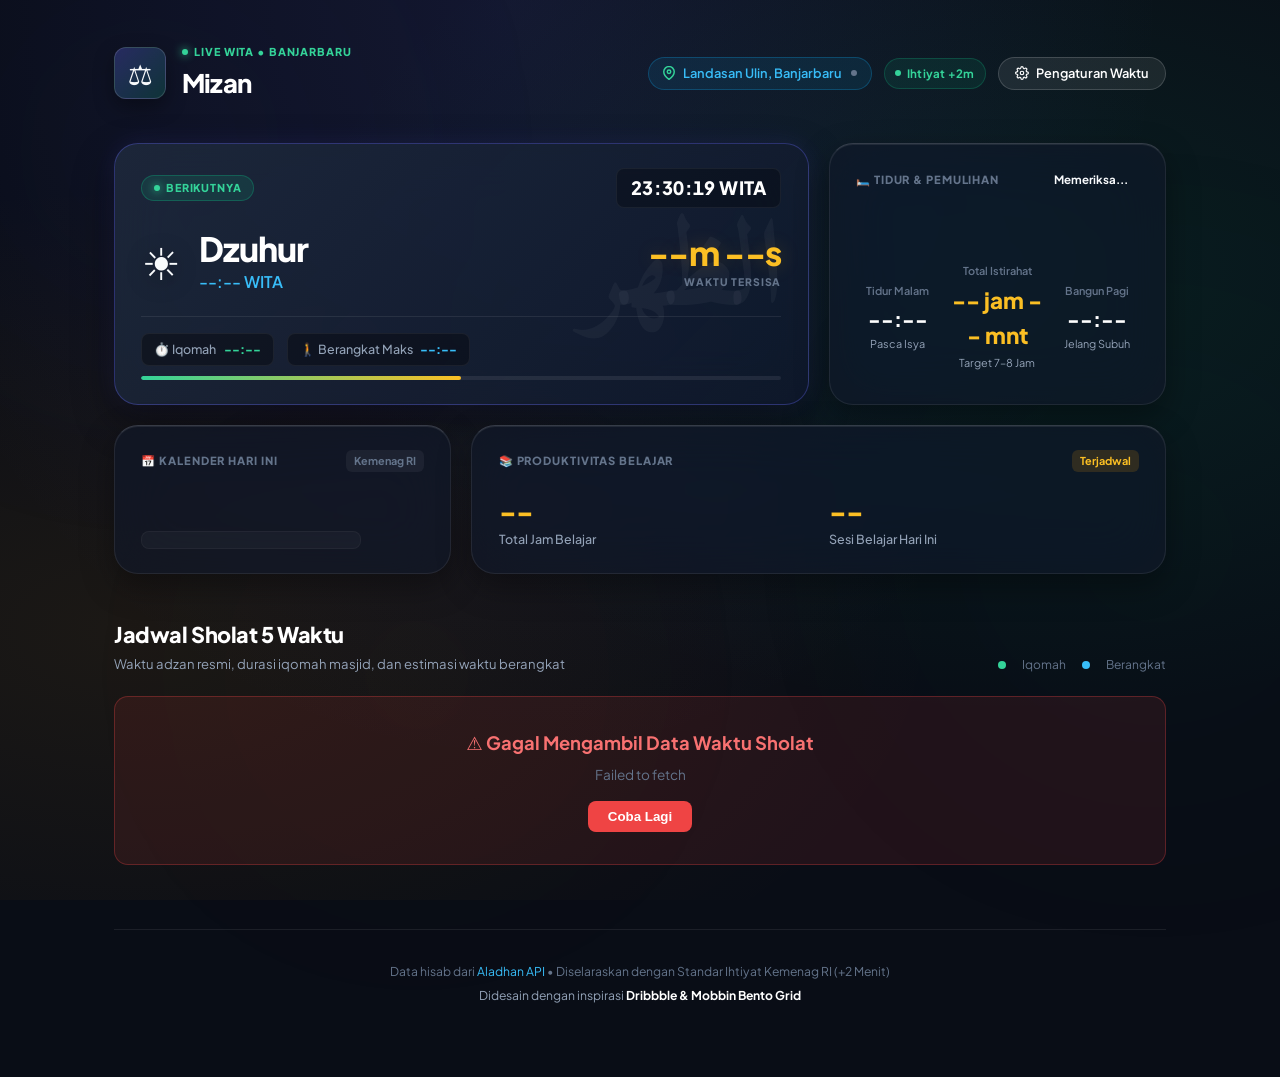
==== index.html @ 14609766 "feat: rebrand to Mizan, add sitemap.xml, robots.txt, and rich SEO schema" ====
<!DOCTYPE html>
<html lang="id">
<head>
  <meta charset="UTF-8">
  <meta name="viewport" content="width=device-width, initial-scale=1.0">
  <title>Mizan — Keseimbangan Waktu Sholat, Belajar & Istirahat</title>
  <meta name="description" content="Mizan: Asisten manajemen waktu harian muslim untuk menjaga keseimbangan antara ibadah sholat 5 waktu akurat (GPS & Standar Kemenag RI), estimasi iqomah masjid, jadwal belajar produktif, serta istirahat tidur berkualitas.">
  <meta name="keywords" content="Mizan, jadwal sholat, waktu sholat akurat, gps jadwal sholat, kemenag ihtiyat, estimasi iqomah, waktu belajar muslim, jadwal harian muslim, banjarbaru">
  <meta name="author" content="Mizan App">
  <link rel="canonical" href="https://jadwal-sholat-muslim.vercel.app">

  <!-- OpenGraph Metadata (Untuk Tampilan saat Link Dibagikan di WhatsApp, Telegram, FB) -->
  <meta property="og:type" content="website">
  <meta property="og:site_name" content="Mizan">
  <meta property="og:title" content="Mizan — Keseimbangan Waktu Sholat, Belajar & Istirahat">
  <meta property="og:description" content="Jadwal sholat 5 waktu akurat dengan GPS otomatis & standar Ihtiyat Kemenag, estimasi iqomah, serta manajemen waktu belajar dan istirahat tidur seimbang.">
  <meta property="og:url" content="https://jadwal-sholat-muslim.vercel.app">
  <meta property="og:locale" content="id_ID">

  <!-- Twitter Card Metadata -->
  <meta name="twitter:card" content="summary">
  <meta name="twitter:title" content="Mizan — Keseimbangan Waktu Sholat, Belajar & Istirahat">
  <meta name="twitter:description" content="Jadwal sholat akurat dengan GPS otomatis, estimasi iqomah masjid, dan manajemen produktivitas harian.">

  <!-- Favicon (Emoji Timbangan Keseimbangan Mizan) -->
  <link rel="icon" href="data:image/svg+xml,<svg xmlns=%22http://www.w3.org/2000/svg%22 viewBox=%220 0 100 100%22><text y=%22.9em%22 font-size=%2290%22>⚖️</text></svg>">

  <!-- Google Structured Data (JSON-LD) agar Googlebot mengenali Mizan sebagai Web Application -->
  <script type="application/ld+json">
  {
    "@context": "https://schema.org",
    "@type": "WebApplication",
    "name": "Mizan",
    "alternateName": "Mizan App",
    "url": "https://jadwal-sholat-muslim.vercel.app",
    "description": "Asisten jadwal sholat akurat dengan deteksi GPS otomatis, penyesuaian Ihtiyat Kemenag RI, estimasi waktu iqomah, serta manajemen waktu belajar dan istirahat tidur harian.",
    "applicationCategory": "LifestyleApplication",
    "operatingSystem": "All",
    "inLanguage": "id"
  }
  </script>

  <link rel="preconnect" href="https://fonts.googleapis.com">
  <link rel="preconnect" href="https://fonts.gstatic.com" crossorigin>
  <link href="https://fonts.googleapis.com/css2?family=Plus+Jakarta+Sans:wght@300;400;500;600;700;800&family=Amiri:ital,wght@0,400;0,700;1,400&display=swap" rel="stylesheet">
  <link rel="stylesheet" href="style.css">
</head>
<body class="theme-dribbble">
  <!-- Subtle ambient background gradients -->
  <div class="ambient-glow ambient-glow--1"></div>
  <div class="ambient-glow ambient-glow--2"></div>
  <div class="ambient-glow ambient-glow--3"></div>

  <div class="container">
    <!-- ===== TOP APP BAR ===== -->
    <header class="app-bar">
      <div class="app-bar__brand">
        <div class="brand-avatar">
          <span>⚖️</span>
        </div>
        <div>
          <div class="brand-badge"><span class="pulse-dot"></span> <span id="brandTzBadge">LIVE WITA • BANJARBARU</span></div>
          <h1 class="brand-title">Mizan</h1>
        </div>
      </div>

      <div class="app-bar__actions">
        <!-- Interactive Location Pill with GPS detection -->
        <button class="location-pill location-pill--interactive" id="topLocationBtn" type="button" title="Klik untuk mendeteksi GPS lokasi Anda saat ini">
          <svg width="14" height="14" viewBox="0 0 24 24" fill="none" stroke="currentColor" stroke-width="2.5" stroke-linecap="round" stroke-linejoin="round"><path d="M21 10c0 7-9 13-9 13s-9-6-9-13a9 9 0 0 1 18 0z"/><circle cx="12" cy="10" r="3"/></svg>
          <span id="topLocationText">Landasan Ulin, Banjarbaru</span>
          <span class="gps-dot-indicator" id="topGpsIndicator" title="GPS Default"></span>
        </button>

        <!-- Ihtiyat Status Badge Pill -->
        <div class="ihtiyat-pill" id="topIhtiyatBadge" title="Penyesuaian waktu pengaman hisab Kemenag RI (+2 Menit)">
          <span class="ihtiyat-dot"></span>
          <span id="topIhtiyatText">Ihtiyat +2m</span>
        </div>

        <!-- Open Settings Drawer Button -->
        <button class="btn-config-pill" id="btnToggleSleepConfig" type="button">
          <svg width="14" height="14" viewBox="0 0 24 24" fill="none" stroke="currentColor" stroke-width="2" stroke-linecap="round" stroke-linejoin="round"><circle cx="12" cy="12" r="3"/><path d="M19.4 15a1.65 1.65 0 0 0 .33 1.82l.06.06a2 2 0 0 1 0 2.83 2 2 0 0 1-2.83 0l-.06-.06a1.65 1.65 0 0 0-1.82-.33 1.65 1.65 0 0 0-1 1.51V21a2 2 0 0 1-2 2 2 2 0 0 1-2-2v-.09A1.65 1.65 0 0 0 9 19.4a1.65 1.65 0 0 0-1.82.33l-.06.06a2 2 0 0 1-2.83 0 2 2 0 0 1 0-2.83l.06-.06a1.65 1.65 0 0 0 .33-1.82 1.65 1.65 0 0 0-1.51-1H3a2 2 0 0 1-2-2 2 2 0 0 1 2-2h.09A1.65 1.65 0 0 0 4.6 9a1.65 1.65 0 0 0-.33-1.82l-.06-.06a2 2 0 0 1 0-2.83 2 2 0 0 1 2.83 0l.06.06a1.65 1.65 0 0 0 1.82.33H9a1.65 1.65 0 0 0 1-1.51V3a2 2 0 0 1 2-2 2 2 0 0 1 2 2v.09a1.65 1.65 0 0 0 1 1.51 1.65 1.65 0 0 0 1.82-.33l.06-.06a2 2 0 0 1 2.83 0 2 2 0 0 1 0 2.83l-.06.06a1.65 1.65 0 0 0-.33 1.82V9a1.65 1.65 0 0 0 1.51 1H21a2 2 0 0 1 2 2 2 2 0 0 1-2 2h-.09a1.65 1.65 0 0 0-1.51 1z"/></svg>
          <span id="btnToggleSleepConfigText">Pengaturan Waktu</span>
        </button>
      </div>
    </header>

    <!-- ===== BENTO GRID DASHBOARD ===== -->
    <div class="bento-grid">
      <!-- 1. HERO CARD -->
      <div class="bento-card bento-card--hero" id="bentoHeroCard">
        <div class="bento-hero__arabic" id="heroArabicCalligraphy">الظهر</div>
        <div class="bento-hero__header">
          <div class="bento-tag"><span class="pulse-dot"></span> BERIKUTNYA</div>
          <div class="bento-hero__clock" id="clockTime">--:--:--</div>
        </div>

        <div class="bento-hero__body">
          <div class="bento-hero__prayer-info">
            <span class="bento-hero__icon" id="heroIcon">☀️</span>
            <div>
              <div class="bento-hero__name" id="heroPrayerName">Dzuhur</div>
              <div class="bento-hero__adzan" id="heroAdzanTime">--:-- WITA</div>
            </div>
          </div>

          <div class="bento-hero__timer-box">
            <div class="bento-hero__countdown" id="heroCountdownTimer">--m --s</div>
            <div class="bento-hero__countdown-sub">WAKTU TERSISA</div>
          </div>
        </div>

        <div class="bento-hero__footer">
          <div class="bento-pill-group">
            <div class="bento-pill">
              <span class="pill-lbl">⏱️ Iqomah</span>
              <span class="pill-val pill-val--green" id="heroIqomahTime">--:--</span>
            </div>
            <div class="bento-pill">
              <span class="pill-lbl">🚶 Berangkat Maks</span>
              <span class="pill-val pill-val--cyan" id="heroDepartTime">--:--</span>
            </div>
          </div>
          <div class="bento-hero__progress-wrap">
            <div class="bento-hero__progress-bar" id="heroProgressBar" style="width: 50%;"></div>
          </div>
        </div>
      </div>

      <!-- 2. SLEEP & RECHARGE CARD -->
      <div class="bento-card bento-card--sleep">
        <div class="bento-card__title-row">
          <div class="bento-card__label">🛏️ TIDUR & PEMULIHAN</div>
          <span class="badge-status-pill" id="sleepQualityBadge">Memeriksa...</span>
        </div>

        <div class="sleep-metrics-row">
          <div class="sleep-metric">
            <span class="metric-lbl">Tidur Malam</span>
            <span class="metric-val" id="sleepTimeDisplay">--:--</span>
            <span class="metric-hint" id="sleepTimeHint">Pasca Isya</span>
          </div>
          <div class="sleep-metric sleep-metric--divider">
            <span class="metric-lbl">Total Istirahat</span>
            <span class="metric-val metric-val--highlight" id="sleepDurationDisplay">-- jam -- mnt</span>
            <span class="metric-hint">Target 7–8 Jam</span>
          </div>
          <div class="sleep-metric">
            <span class="metric-lbl">Bangun Pagi</span>
            <span class="metric-val" id="wakeTimeDisplay">--:--</span>
            <span class="metric-hint" id="wakeTimeHint">Jelang Subuh</span>
          </div>
        </div>
      </div>

      <!-- 3. CALENDAR & HIJRI CARD -->
      <div class="bento-card bento-card--date">
        <div class="bento-card__title-row">
          <div class="bento-card__label">📅 KALENDER HARI INI</div>
          <span class="badge-mini-tag" id="calendarSourceTag">Kemenag RI</span>
        </div>
        <div class="dates-content" id="headerDates">
          <span class="date-skeleton"></span>
        </div>
      </div>

      <!-- 4. STUDY & PRODUCTIVITY CARD -->
      <div class="bento-card bento-card--study">
        <div class="bento-card__title-row">
          <div class="bento-card__label">📚 PRODUKTIVITAS BELAJAR</div>
          <span class="badge-mini-tag badge-mini-tag--amber">Terjadwal</span>
        </div>
        <div class="study-stats-grid">
          <div>
            <div class="study-stats-num" id="summaryStudyHours">--</div>
            <div class="study-stats-lbl">Total Jam Belajar</div>
          </div>
          <div>
            <div class="study-stats-num" id="summaryStudySessions">--</div>
            <div class="study-stats-lbl">Sesi Belajar Hari Ini</div>
          </div>
        </div>
      </div>
    </div>

    <!-- ===== EXPANDABLE SETTINGS DRAWER ===== -->
    <div class="config-drawer is-hidden" id="sleepConfigPanel">
      <div class="drawer-header">
        <div>
          <h3>⚙️ Pengaturan Cerdas: Lokasi, Waktu & Masjid</h3>
          <p>Deteksi GPS otomatis, koreksi standar Ihtiyat Kemenag RI, serta mode input Jam ⇄ Menit</p>
        </div>
      </div>

      <!-- ROW 1: GPS LOCATION & IHTIYAT ACCURACY -->
      <div class="drawer-section-title">📍 Lokasi GPS & Akurasi Hisab Sholat</div>
      <div class="config-grid config-grid--location">
        <!-- 1. GPS Card -->
        <div class="config-box config-box--location">
          <div class="smart-box__header">
            <span class="smart-box__title">📡 Titik Koordinat & Lokasi</span>
            <span class="badge-mini-tag badge-mini-tag--green" id="gpsBadge">Default Banjarbaru</span>
          </div>
          <div class="location-status-row">
            <div class="location-current-name" id="drawerLocationName">Landasan Ulin, Banjarbaru</div>
            <div class="location-coords" id="drawerLocationCoords">Lat: -3.4414 • Lon: 114.8430 (WITA)</div>
          </div>
          <div class="gps-btn-group">
            <button type="button" class="btn-gps" id="btnDetectGps">
              <svg width="15" height="15" viewBox="0 0 24 24" fill="none" stroke="currentColor" stroke-width="2.5"><path d="M12 2v20M2 12h20"/><circle cx="12" cy="12" r="7"/></svg>
              <span id="btnDetectGpsText">Gunakan Lokasi GPS Saya</span>
            </button>
            <button type="button" class="btn-gps-reset" id="btnResetLocation" title="Kembalikan ke Banjarbaru">
              🔄 Reset
            </button>
          </div>
          <div class="gps-feedback is-hidden" id="gpsFeedback"></div>
          <div class="privacy-note">
            <span class="privacy-note__icon">🔒</span>
            <span><strong>Privasi Terjamin:</strong> Koordinat diproses 100% lokal di browser Anda. Tidak ada data lokasi yang dikirim atau disimpan di server luar.</span>
          </div>
        </div>

        <!-- 2. Ihtiyat Kemenag Card -->
        <div class="config-box config-box--ihtiyat">
          <div class="smart-box__header">
            <span class="smart-box__title">🛡️ Pengaman Ihtiyat Kemenag RI</span>
            <label class="switch-toggle" title="Aktifkan/Nonaktifkan Ihtiyat +2 Menit">
              <input type="checkbox" id="toggleIhtiyat" checked>
              <span class="slider"></span>
            </label>
          </div>
          <div class="reciprocal-label" id="ihtiyatReciprocalLabel">
            ✅ +2 Menit Standar Masjid Kemenag RI
          </div>
          <p class="ihtiyat-desc">
            Kemenag RI menambahkan +2 menit pengaman hisab agar waktu adzan di website <strong>100% cocok dengan jam dinding masjid</strong> setempat.
          </p>
        </div>
      </div>

      <!-- ROW 2: SMART SLEEP & TRAVEL INPUTS -->
      <div class="drawer-section-title" style="margin-top: 1.25rem;">⏰ Waktu Istirahat & Berangkat Masjid</div>
      <div class="config-grid">
        <!-- 3. Smart Input: Tidur Pasca Isya -->
        <div class="config-box config-box--smart" id="smartSleepInputBox">
          <div class="smart-box__header">
            <span class="smart-box__title">🌙 Mulai Tidur Malam</span>
            <div class="smart-toggle-pill">
              <button type="button" class="btn-mode is-active" data-smart="sleep" data-mode="minute">Menit</button>
              <button type="button" class="btn-mode" data-smart="sleep" data-mode="time">Jam</button>
            </div>
          </div>

          <div class="reciprocal-label" id="sleepReciprocalLabel">
            ⏰ Jam 20:22 WITA
          </div>

          <div class="smart-input-container">
            <div class="input-unit-wrap input-unit-wrap--minute" id="sleepInputMinuteWrap">
              <input type="number" id="sleepAfterIshaInput" min="0" max="360" value="60">
              <span>menit pasca Isya</span>
            </div>
            <div class="input-unit-wrap input-unit-wrap--time is-hidden" id="sleepInputTimeWrap">
              <input type="time" id="sleepTargetTimeInput" value="20:22">
              <span>target jam tidur</span>
            </div>
          </div>
        </div>

        <!-- 4. Smart Input: Bangun Sebelum Subuh -->
        <div class="config-box config-box--smart" id="smartWakeInputBox">
          <div class="smart-box__header">
            <span class="smart-box__title">⏰ Bangun Pagi / Subuh</span>
            <div class="smart-toggle-pill">
              <button type="button" class="btn-mode is-active" data-smart="wake" data-mode="minute">Menit</button>
              <button type="button" class="btn-mode" data-smart="wake" data-mode="time">Jam</button>
            </div>
          </div>

          <div class="reciprocal-label" id="wakeReciprocalLabel">
            ⏰ Jam 04:13 WITA
          </div>

          <div class="smart-input-container">
            <div class="input-unit-wrap input-unit-wrap--minute" id="wakeInputMinuteWrap">
              <input type="number" id="wakeBeforeFajrInput" min="0" max="240" value="30">
              <span>menit jelang Subuh</span>
            </div>
            <div class="input-unit-wrap input-unit-wrap--time is-hidden" id="wakeInputTimeWrap">
              <input type="time" id="wakeTargetTimeInput" value="04:13">
              <span>target jam bangun</span>
            </div>
          </div>
        </div>

        <!-- 5. Regular Input: Waktu Jalan ke Masjid -->
        <div class="config-box">
          <div class="smart-box__header">
            <span class="smart-box__title">🚶 Waktu Jalan ke Masjid</span>
          </div>
          <div class="reciprocal-label">
            Digunakan untuk batas waktu berangkat
          </div>
          <div class="input-unit-wrap">
            <input type="number" id="globalTravelInput" min="1" max="60" value="5">
            <span>menit perjalanan</span>
          </div>
        </div>
      </div>
    </div>

    <!-- ===== 5 PRAYER CARDS ===== -->
    <section class="section">
      <div class="section__header">
        <div>
          <h2 class="section__title">Jadwal Sholat 5 Waktu</h2>
          <p class="section__subtitle" id="sectionPrayerSubtitle">Waktu adzan resmi, durasi iqomah masjid, dan estimasi waktu berangkat</p>
        </div>
        <div class="section__legend">
          <span class="legend-dot legend-dot--green"></span> <span>Iqomah</span>
          <span class="legend-dot legend-dot--cyan"></span> <span>Berangkat</span>
        </div>
      </div>

      <div class="prayer-grid" id="prayerGrid">
        <div class="loading-state" id="loadingState">
          <div class="spinner"></div>
          <p>Memuat jadwal sholat...</p>
        </div>
      </div>
    </section>

    <!-- ===== TIMELINE FEED ===== -->
    <section class="section" id="scheduleSection" style="display:none;">
      <div class="section__header">
        <div>
          <h2 class="section__title">Agenda & Alur Harian</h2>
          <p class="section__subtitle">Urutan aktivitas berurutan dari subuh hingga istirahat malam</p>
        </div>
        <div class="filter-pill-bar" id="timelineFilter">
          <button class="filter-pill is-active" data-filter="all">Semua</button>
          <button class="filter-pill" data-filter="prayer">🕌 Masjid</button>
          <button class="filter-pill" data-filter="study">📚 Belajar</button>
          <button class="filter-pill" data-filter="sleep">🛏️ Istirahat</button>
        </div>
      </div>

      <div class="timeline" id="timeline"></div>
    </section>

    <!-- ===== FOOTER ===== -->
    <footer class="footer">
      <p>Data hisab dari <a href="https://aladhan.com" target="_blank" rel="noopener">Aladhan API</a> • Diselaraskan dengan <span id="footerAccuracyText">Standar Ihtiyat Kemenag RI (+2 Menit)</span></p>
      <p class="footer__note">Didesain dengan inspirasi <strong>Dribbble & Mobbin Bento Grid</strong></p>
    </footer>
  </div>

  <script src="app.js"></script>
</body>
</html>
---- style.css ----
/* =============================================
   DRIBBLE & MOBBIN BENTO GRID DESIGN SYSTEM
   Award-winning modern Islamic productivity aesthetics
   ============================================= */
:root {
  /* Rich Obsidian & Deep Slate Palette */
  --bg-base: #090d16;
  --bg-surface: #0f172a;
  --bg-card: rgba(17, 24, 39, 0.72);
  --bg-card-elevated: rgba(30, 41, 59, 0.85);
  --bg-card-hover: rgba(30, 41, 59, 0.95);
  --bg-input: rgba(255, 255, 255, 0.05);
  --bg-input-focus: rgba(255, 255, 255, 0.09);

  /* Subtle border & glass strokes */
  --border-card: rgba(255, 255, 255, 0.08);
  --border-card-top: rgba(255, 255, 255, 0.16);
  --border-hover: rgba(56, 189, 248, 0.35);

  /* Premium Accents */
  --emerald-400: #34d399;
  --emerald-500: #10b981;
  --emerald-glow: rgba(16, 185, 129, 0.25);

  --gold-400: #fbbf24;
  --gold-500: #f59e0b;
  --gold-glow: rgba(245, 158, 11, 0.22);

  --cyan-400: #38bdf8;
  --cyan-500: #0ea5e9;
  --cyan-glow: rgba(56, 189, 248, 0.22);

  --indigo-400: #818cf8;
  --indigo-500: #6366f1;

  /* Typography */
  --text-white: #ffffff;
  --text-primary: #f8fafc;
  --text-secondary: #94a3b8;
  --text-muted: #64748b;

  --font-sans: 'Plus Jakarta Sans', system-ui, -apple-system, sans-serif;
  --font-arabic: 'Amiri', serif;

  --radius-xs: 8px;
  --radius-sm: 12px;
  --radius-md: 18px;
  --radius-lg: 24px;
  --radius-xl: 32px;

  --ease-spring: cubic-bezier(0.16, 1, 0.3, 1);
}

/* =============================================
   RESET & FOUNDATION
   ============================================= */
*, *::before, *::after { margin: 0; padding: 0; box-sizing: border-box; }

html { font-size: 16px; scroll-behavior: smooth; }

body.theme-dribbble {
  font-family: var(--font-sans);
  background-color: var(--bg-base);
  color: var(--text-primary);
  line-height: 1.55;
  min-height: 100vh;
  overflow-x: hidden;
  -webkit-font-smoothing: antialiased;
  background-image:
    radial-gradient(ellipse at 40% 0%, rgba(99, 102, 241, 0.12) 0%, transparent 60%),
    radial-gradient(ellipse at 80% 30%, rgba(16, 185, 129, 0.1) 0%, transparent 50%),
    radial-gradient(ellipse at 10% 70%, rgba(245, 158, 11, 0.08) 0%, transparent 50%);
  background-attachment: fixed;
}

a { color: var(--cyan-400); text-decoration: none; transition: opacity .2s; }
a:hover { opacity: .8; }

/* Subtle Ambient Glow Orbs */
.ambient-glow {
  position: fixed;
  border-radius: 50%;
  filter: blur(140px);
  pointer-events: none;
  z-index: 0;
  opacity: .35;
}
.ambient-glow--1 {
  width: 500px; height: 500px;
  background: radial-gradient(circle, rgba(99, 102, 241, 0.25) 0%, transparent 70%);
  top: -100px; left: -100px;
}
.ambient-glow--2 {
  width: 550px; height: 550px;
  background: radial-gradient(circle, rgba(16, 185, 129, 0.22) 0%, transparent 70%);
  top: 30%; right: -150px;
}
.ambient-glow--3 {
  width: 450px; height: 450px;
  background: radial-gradient(circle, rgba(245, 158, 11, 0.16) 0%, transparent 70%);
  bottom: 0; left: 15%;
}

.container {
  max-width: 1100px;
  margin: 0 auto;
  padding: 2.25rem 1.5rem 4.5rem;
  position: relative;
  z-index: 1;
}

/* =============================================
   TOP APP BAR
   ============================================= */
.app-bar {
  display: flex;
  justify-content: space-between;
  align-items: center;
  flex-wrap: wrap;
  gap: 1rem;
  margin-bottom: 2rem;
  padding: .5rem 0;
}

.app-bar__brand {
  display: flex;
  align-items: center;
  gap: 1rem;
}

.brand-avatar {
  width: 52px; height: 52px;
  background: linear-gradient(135deg, rgba(99, 102, 241, 0.3), rgba(16, 185, 129, 0.2));
  border: 1px solid rgba(255, 255, 255, 0.14);
  border-radius: var(--radius-sm);
  display: flex;
  align-items: center;
  justify-content: center;
  font-size: 1.75rem;
  box-shadow: 0 8px 20px rgba(0, 0, 0, 0.35);
  flex-shrink: 0;
}

.brand-badge {
  font-size: .68rem;
  font-weight: 800;
  letter-spacing: .08em;
  color: var(--emerald-400);
  display: flex;
  align-items: center;
  gap: .4rem;
  margin-bottom: .15rem;
}
.pulse-dot {
  width: 6px; height: 6px;
  border-radius: 50%;
  background: var(--emerald-400);
  box-shadow: 0 0 8px var(--emerald-400);
  animation: pulseDot 2s infinite;
}
@keyframes pulseDot {
  0%, 100% { opacity: 1; transform: scale(1); }
  50% { opacity: .4; transform: scale(1.3); }
}

.brand-title {
  font-size: 1.6rem;
  font-weight: 800;
  letter-spacing: -.03em;
  color: #ffffff;
}

.app-bar__actions {
  display: flex;
  align-items: center;
  gap: .75rem;
  flex-wrap: wrap;
}

.location-pill {
  display: inline-flex;
  align-items: center;
  gap: .4rem;
  font-size: .8rem;
  font-weight: 600;
  color: var(--text-secondary);
  background: rgba(255, 255, 255, 0.04);
  border: 1px solid var(--border-card);
  padding: .45rem .85rem;
  border-radius: 20px;
}
.location-pill svg { color: var(--emerald-400); }

.btn-config-pill {
  display: inline-flex;
  align-items: center;
  gap: .45rem;
  background: rgba(255, 255, 255, 0.08);
  border: 1px solid var(--border-card-top);
  color: #ffffff;
  font-family: var(--font-sans);
  font-size: .8rem;
  font-weight: 600;
  padding: .45rem 1rem;
  border-radius: 20px;
  cursor: pointer;
  transition: all .2s var(--ease-spring);
}
.btn-config-pill:hover {
  background: rgba(255, 255, 255, 0.15);
  border-color: rgba(255, 255, 255, 0.25);
  transform: translateY(-1px);
}

/* =============================================
   BENTO GRID (THE MOBBIN & DRIBBLE STAR PATTERN)
   ============================================= */
.bento-grid {
  display: grid;
  grid-template-columns: repeat(3, 1fr);
  grid-auto-rows: auto;
  gap: 1.25rem;
  margin-bottom: 2.75rem;
}

.bento-card {
  background: var(--bg-card);
  border: 1px solid var(--border-card);
  border-top: 1px solid var(--border-card-top);
  border-radius: var(--radius-lg);
  padding: 1.5rem 1.65rem;
  backdrop-filter: blur(28px) saturate(180%);
  -webkit-backdrop-filter: blur(28px) saturate(180%);
  box-shadow:
    0 12px 32px rgba(0, 0, 0, 0.35),
    inset 0 1px 0 rgba(255, 255, 255, 0.08);
  position: relative;
  overflow: hidden;
  transition: all .3s var(--ease-spring);
}
.bento-card:hover {
  border-color: rgba(255, 255, 255, 0.16);
  transform: translateY(-3px);
  box-shadow: 0 18px 40px rgba(0, 0, 0, 0.45);
}

/* 1. HERO BENTO CARD (Spans 2 columns on desktop) */
.bento-card--hero {
  grid-column: span 2;
  background: linear-gradient(135deg, rgba(30, 41, 59, 0.9) 0%, rgba(15, 23, 42, 0.85) 100%);
  border-color: rgba(99, 102, 241, 0.35);
  box-shadow:
    0 16px 40px rgba(0, 0, 0, 0.45),
    0 0 25px rgba(99, 102, 241, 0.15);
  display: flex;
  flex-direction: column;
  justify-content: space-between;
  min-height: 230px;
}

/* Large Arabic Calligraphy Watermark in Hero */
.bento-hero__arabic {
  position: absolute;
  right: 1.5rem;
  top: 50%;
  transform: translateY(-50%);
  font-family: var(--font-arabic);
  font-size: 7.5rem;
  font-weight: 700;
  line-height: 1;
  color: rgba(255, 255, 255, 0.04);
  pointer-events: none;
  user-select: none;
  z-index: 0;
  transition: all .5s;
}

.bento-hero__header {
  display: flex;
  justify-content: space-between;
  align-items: center;
  position: relative;
  z-index: 1;
}

.bento-tag {
  display: inline-flex;
  align-items: center;
  gap: .4rem;
  font-size: .68rem;
  font-weight: 800;
  letter-spacing: .08em;
  color: var(--emerald-400);
  background: rgba(16, 185, 129, 0.14);
  border: 1px solid rgba(16, 185, 129, 0.3);
  padding: .25rem .7rem;
  border-radius: 20px;
}

.bento-hero__clock {
  font-size: 1.15rem;
  font-weight: 800;
  letter-spacing: .02em;
  font-variant-numeric: tabular-nums;
  color: var(--text-white);
  background: rgba(0, 0, 0, 0.3);
  border: 1px solid rgba(255, 255, 255, 0.06);
  padding: .3rem .85rem;
  border-radius: var(--radius-xs);
}

.bento-hero__body {
  display: flex;
  justify-content: space-between;
  align-items: center;
  margin: 1.25rem 0;
  position: relative;
  z-index: 1;
}

.bento-hero__prayer-info {
  display: flex;
  align-items: center;
  gap: 1.15rem;
}
.bento-hero__icon {
  font-size: 2.75rem;
  filter: drop-shadow(0 4px 12px rgba(0,0,0,0.4));
}
.bento-hero__name {
  font-size: 2.1rem;
  font-weight: 800;
  letter-spacing: -.03em;
  color: #ffffff;
  line-height: 1.1;
}
.bento-hero__adzan {
  font-size: 1rem;
  font-weight: 600;
  color: var(--cyan-400);
  margin-top: .2rem;
}

.bento-hero__timer-box {
  text-align: right;
}
.bento-hero__countdown {
  font-size: 2.1rem;
  font-weight: 800;
  letter-spacing: -.02em;
  font-variant-numeric: tabular-nums;
  color: var(--gold-400);
  text-shadow: 0 0 20px var(--gold-glow);
  line-height: 1.1;
}
.bento-hero__countdown-sub {
  font-size: .65rem;
  font-weight: 800;
  color: var(--text-muted);
  letter-spacing: .08em;
  margin-top: .2rem;
}

.bento-hero__footer {
  position: relative;
  z-index: 1;
  padding-top: 1rem;
  border-top: 1px solid rgba(255, 255, 255, 0.08);
  display: flex;
  flex-direction: column;
  gap: .65rem;
}

.bento-pill-group {
  display: flex;
  align-items: center;
  gap: .85rem;
  flex-wrap: wrap;
}
.bento-pill {
  display: inline-flex;
  align-items: center;
  gap: .45rem;
  font-size: .78rem;
  background: rgba(0, 0, 0, 0.35);
  border: 1px solid rgba(255, 255, 255, 0.06);
  padding: .35rem .75rem;
  border-radius: var(--radius-xs);
}
.pill-lbl { color: var(--text-secondary); font-weight: 500; }
.pill-val { font-weight: 800; font-variant-numeric: tabular-nums; }
.pill-val--green { color: var(--emerald-400); }
.pill-val--cyan { color: var(--cyan-400); }

.bento-hero__progress-wrap {
  width: 100%;
  height: 4px;
  background: rgba(255, 255, 255, 0.08);
  border-radius: 4px;
  overflow: hidden;
}
.bento-hero__progress-bar {
  height: 100%;
  background: linear-gradient(90deg, var(--emerald-400), var(--gold-400));
  border-radius: 4px;
  transition: width 1s linear;
}

/* 2. SLEEP BENTO CARD (1 col) */
.bento-card--sleep {
  display: flex;
  flex-direction: column;
  justify-content: space-between;
}
.bento-card__title-row {
  display: flex;
  justify-content: space-between;
  align-items: center;
  margin-bottom: 1rem;
}
.bento-card__label {
  font-size: .7rem;
  font-weight: 800;
  letter-spacing: .08em;
  color: var(--text-muted);
}
.badge-status-pill {
  font-size: .72rem;
  font-weight: 700;
  padding: .2rem .65rem;
  border-radius: 14px;
}
.sleep-badge--good {
  background: rgba(16, 185, 129, 0.15);
  color: var(--emerald-400);
  border: 1px solid rgba(16, 185, 129, 0.3);
}
.sleep-badge--fair {
  background: rgba(245, 158, 11, 0.15);
  color: var(--gold-400);
  border: 1px solid rgba(245, 158, 11, 0.3);
}
.sleep-badge--low {
  background: rgba(239, 68, 68, 0.15);
  color: #f87171;
  border: 1px solid rgba(239, 68, 68, 0.3);
}

.sleep-metrics-row {
  display: grid;
  grid-template-columns: 1fr 1.2fr 1fr;
  gap: .5rem;
  text-align: center;
  align-items: center;
  padding: .5rem 0;
}
.sleep-metric { display: flex; flex-direction: column; }
.metric-lbl { font-size: .68rem; font-weight: 600; color: var(--text-muted); margin-bottom: .2rem; }
.metric-val { font-size: 1.25rem; font-weight: 800; color: #ffffff; font-variant-numeric: tabular-nums; }
.metric-val--highlight { font-size: 1.4rem; color: var(--gold-400); }
.metric-hint { font-size: .68rem; color: var(--text-secondary); margin-top: .15rem; }

/* 3. CALENDAR BENTO CARD */
.bento-card--date {
  display: flex;
  flex-direction: column;
  justify-content: space-between;
}
.badge-mini-tag {
  font-size: .68rem;
  font-weight: 700;
  color: var(--text-muted);
  background: rgba(255, 255, 255, 0.05);
  padding: .15rem .5rem;
  border-radius: 6px;
}
.badge-mini-tag--amber {
  color: var(--gold-400);
  background: rgba(245, 158, 11, 0.15);
}

.dates-content {
  display: flex;
  flex-direction: column;
  gap: .55rem;
  margin-top: .5rem;
}
.dates-content span {
  font-size: .88rem;
  font-weight: 600;
  color: var(--text-primary);
  background: rgba(255, 255, 255, 0.03);
  padding: .5rem .85rem;
  border-radius: var(--radius-xs);
  border: 1px solid rgba(255, 255, 255, 0.04);
}

/* 4. STUDY STATS CARD */
.bento-card--study {
  grid-column: span 2;
  display: flex;
  flex-direction: column;
  justify-content: space-between;
}
.study-stats-grid {
  display: grid;
  grid-template-columns: 1fr 1fr;
  gap: 1.25rem;
  margin-top: .5rem;
}
.study-stats-num {
  font-size: 1.75rem;
  font-weight: 800;
  color: var(--gold-400);
  line-height: 1.1;
  letter-spacing: -.02em;
}
.study-stats-lbl {
  font-size: .78rem;
  color: var(--text-secondary);
  font-weight: 500;
  margin-top: .2rem;
}

/* =============================================
   CONFIG DRAWER (SETTINGS)
   ============================================= */
.config-drawer {
  background: var(--bg-card-elevated);
  border: 1px solid var(--border-card-top);
  border-radius: var(--radius-lg);
  padding: 1.5rem 1.75rem;
  margin-bottom: 2.5rem;
  box-shadow: 0 16px 40px rgba(0, 0, 0, 0.4);
  animation: fadeUp .3s var(--ease-spring);
}
.config-drawer.is-hidden { display: none; }

.drawer-header { margin-bottom: 1.25rem; }
.drawer-header h3 { font-size: 1.15rem; font-weight: 700; color: #ffffff; }
.drawer-header p { font-size: .8rem; color: var(--text-secondary); margin-top: .15rem; }

.config-grid {
  display: grid;
  grid-template-columns: repeat(auto-fit, minmax(220px, 1fr));
  gap: 1.25rem;
}
.config-box label {
  display: block;
  font-size: .8rem;
  font-weight: 600;
  color: var(--text-secondary);
  margin-bottom: .4rem;
}
.input-unit-wrap {
  display: flex;
  align-items: center;
  gap: .5rem;
}
.input-unit-wrap input {
  width: 75px;
  padding: .45rem .6rem;
  background: var(--bg-input);
  border: 1px solid var(--border-card);
  border-radius: var(--radius-xs);
  color: #ffffff;
  font-family: var(--font-sans);
  font-size: .9rem;
  font-weight: 700;
  text-align: center;
  outline: none;
  transition: all .2s;
}
.input-unit-wrap input:focus {
  border-color: var(--cyan-400);
  background: var(--bg-input-focus);
  box-shadow: 0 0 12px var(--cyan-glow);
}
.input-unit-wrap span { font-size: .8rem; color: var(--text-muted); }

/* =============================================
   SECTIONS & HEADERS
   ============================================= */
.section {
  margin-bottom: 3rem;
}
.section__header {
  display: flex;
  justify-content: space-between;
  align-items: flex-end;
  margin-bottom: 1.35rem;
  flex-wrap: wrap;
  gap: 1rem;
}
.section__title {
  font-size: 1.35rem;
  font-weight: 800;
  letter-spacing: -.02em;
  color: #ffffff;
}
.section__subtitle {
  font-size: .82rem;
  color: var(--text-secondary);
  margin-top: .15rem;
}

.section__legend {
  display: flex;
  align-items: center;
  gap: 1rem;
  font-size: .75rem;
  color: var(--text-muted);
}
.legend-dot { width: 8px; height: 8px; border-radius: 50%; display: inline-block; }
.legend-dot--green { background: var(--emerald-400); }
.legend-dot--cyan { background: var(--cyan-400); }

/* =============================================
   5 PRAYER CARDS (DRIBBLE TILES)
   ============================================= */
.prayer-grid {
  display: grid;
  grid-template-columns: repeat(5, 1fr);
  gap: 1.15rem;
}

.prayer-card {
  background: var(--bg-card);
  border: 1px solid var(--border-card);
  border-top: 1px solid var(--border-card-top);
  border-radius: var(--radius-lg);
  padding: 1.35rem 1.15rem;
  display: flex;
  flex-direction: column;
  transition: all .3s var(--ease-spring);
  backdrop-filter: blur(24px) saturate(180%);
  -webkit-backdrop-filter: blur(24px) saturate(180%);
  position: relative;
  overflow: hidden;
}

.prayer-card:hover {
  transform: translateY(-5px);
  border-color: rgba(56, 189, 248, 0.4);
  background: var(--bg-card-hover);
  box-shadow: 0 16px 36px rgba(0, 0, 0, 0.45);
}

/* Active / Current Prayer Card */
.prayer-card.is-current {
  border-color: var(--cyan-400);
  background: linear-gradient(170deg, rgba(14, 165, 233, 0.18) 0%, rgba(15, 23, 42, 0.9) 100%);
  box-shadow:
    0 16px 36px rgba(0, 0, 0, 0.5),
    0 0 24px rgba(56, 189, 248, 0.25);
}
.prayer-card.is-current::before {
  content: '';
  position: absolute;
  top: 0; left: 0; right: 0;
  height: 3px;
  background: linear-gradient(90deg, var(--cyan-400), var(--emerald-400));
}

.prayer-card__header {
  display: flex;
  justify-content: space-between;
  align-items: center;
  margin-bottom: .4rem;
}
.prayer-card__icon {
  font-size: 1.6rem;
}
.prayer-card__badge {
  font-size: .62rem;
  font-weight: 800;
  letter-spacing: .08em;
  padding: .2rem .55rem;
  border-radius: 12px;
  background: rgba(56, 189, 248, 0.2);
  color: var(--cyan-400);
  border: 1px solid var(--cyan-400);
  display: none;
}
.prayer-card.is-current .prayer-card__badge { display: inline-block; }

.prayer-card__name-row {
  display: flex;
  justify-content: space-between;
  align-items: baseline;
  margin-bottom: .25rem;
}
.prayer-card__name {
  font-size: 1.05rem;
  font-weight: 800;
  color: #ffffff;
}
.prayer-card__arabic {
  font-family: var(--font-arabic);
  font-size: 1.15rem;
  color: var(--text-muted);
}

.prayer-card__time {
  font-size: 1.85rem;
  font-weight: 800;
  color: #ffffff;
  font-variant-numeric: tabular-nums;
  margin-bottom: .85rem;
  letter-spacing: -.03em;
  line-height: 1.1;
}

/* Timing Info Box (Iqomah & Depart) */
.prayer-card__timing-box {
  background: rgba(0, 0, 0, 0.35);
  border: 1px solid rgba(255, 255, 255, 0.06);
  border-radius: var(--radius-sm);
  padding: .55rem .75rem;
  margin-bottom: .85rem;
  display: flex;
  flex-direction: column;
  gap: .35rem;
}
.timing-row {
  display: flex;
  justify-content: space-between;
  align-items: center;
  font-size: .74rem;
}
.timing-row__label {
  color: var(--text-secondary);
  font-weight: 500;
}
.timing-row__val {
  font-weight: 800;
  font-variant-numeric: tabular-nums;
}
.timing-row__val--depart { color: var(--cyan-400); }
.timing-row__val--iqomah { color: var(--emerald-400); }

/* Card Segmented Tabs */
.card-tabs {
  display: flex;
  background: rgba(0, 0, 0, 0.4);
  border-radius: 8px;
  padding: 2px;
  margin-bottom: .75rem;
}
.card-tab-btn {
  flex: 1;
  background: transparent;
  border: none;
  font-family: var(--font-sans);
  font-size: .7rem;
  font-weight: 700;
  color: var(--text-muted);
  padding: .3rem 0;
  border-radius: 6px;
  cursor: pointer;
  transition: all .2s;
}
.card-tab-btn.is-active {
  background: rgba(255, 255, 255, 0.12);
  color: #ffffff;
}

.card-tab-pane { display: none; }
.card-tab-pane.is-active { display: block; animation: fadeUp .25s var(--ease-spring); }

/* Study Toggle & Inputs */
.prayer-card__study {
  margin-top: auto;
  border-top: 1px solid rgba(255, 255, 255, 0.08);
  padding-top: .75rem;
}

.toggle {
  display: inline-flex;
  align-items: center;
  gap: .45rem;
  cursor: pointer;
  user-select: none;
  margin-bottom: .5rem;
}
.toggle input { display: none; }
.toggle__track {
  width: 34px; height: 18px;
  background: rgba(255, 255, 255, 0.15);
  border-radius: 10px;
  position: relative;
  transition: background .25s;
  flex-shrink: 0;
}
.toggle__track::after {
  content: '';
  position: absolute;
  width: 14px; height: 14px;
  background: #ffffff;
  border-radius: 50%;
  top: 2px; left: 2px;
  transition: transform .25s;
  box-shadow: 0 1px 3px rgba(0,0,0,0.4);
}
.toggle input:checked + .toggle__track {
  background: var(--gold-500);
}
.toggle input:checked + .toggle__track::after {
  transform: translateX(16px);
}
.toggle__label {
  font-size: .74rem;
  font-weight: 600;
  color: var(--text-secondary);
}

.study-inputs, .iqomah-inputs {
  display: grid;
  gap: .45rem;
}
.study-inputs {
  max-height: 0;
  overflow: hidden;
  opacity: 0;
  transition: max-height .35s var(--ease-spring), opacity .25s;
}
.study-inputs.is-visible {
  max-height: 200px;
  opacity: 1;
  margin-top: .2rem;
}

.input-row {
  display: flex;
  align-items: center;
  gap: .4rem;
}
.input-row__label {
  font-size: .7rem;
  color: var(--text-muted);
  white-space: nowrap;
  font-weight: 500;
}
.input-row input[type="number"] {
  width: 54px;
  padding: .3rem .35rem;
  background: var(--bg-input);
  border: 1px solid var(--border-card);
  border-radius: var(--radius-xs);
  color: #ffffff;
  font-family: var(--font-sans);
  font-size: .82rem;
  font-weight: 700;
  text-align: center;
  outline: none;
  transition: all .2s;
  -moz-appearance: textfield;
}
.input-row input[type="number"]::-webkit-inner-spin-button,
.input-row input[type="number"]::-webkit-outer-spin-button { -webkit-appearance: none; }
.input-row input[type="number"]:focus {
  border-color: var(--gold-400);
  background: var(--bg-input-focus);
  box-shadow: 0 0 10px var(--gold-glow);
}
.input-row__unit { font-size: .68rem; color: var(--text-muted); }

.study-preview {
  margin-top: .4rem;
  padding: .35rem .6rem;
  background: rgba(245, 158, 11, 0.12);
  border: 1px solid rgba(245, 158, 11, 0.25);
  border-radius: var(--radius-xs);
  font-size: .7rem;
  color: var(--gold-400);
  font-weight: 700;
  display: flex;
  align-items: center;
  gap: .3rem;
}

/* =============================================
   TIMELINE FEED (MOBBIN AGENDA STYLE)
   ============================================= */
.filter-pill-bar {
  display: flex;
  gap: .35rem;
  background: rgba(255, 255, 255, 0.05);
  padding: 3px;
  border-radius: 20px;
  border: 1px solid var(--border-card);
}
.filter-pill {
  background: transparent;
  border: none;
  font-family: var(--font-sans);
  font-size: .76rem;
  font-weight: 700;
  color: var(--text-muted);
  padding: .35rem .95rem;
  border-radius: 16px;
  cursor: pointer;
  transition: all .2s;
}
.filter-pill:hover { color: #ffffff; }
.filter-pill.is-active {
  background: #ffffff;
  color: #000000;
  box-shadow: 0 2px 8px rgba(0, 0, 0, 0.35);
}

.timeline {
  position: relative;
  padding-left: 2.25rem;
}
.timeline::before {
  content: '';
  position: absolute;
  left: 9px;
  top: 10px;
  bottom: 10px;
  width: 2px;
  background: rgba(255, 255, 255, 0.1);
  border-radius: 2px;
}

.timeline-item {
  position: relative;
  padding: .5rem 0 1.25rem 0;
  animation: fadeUp .35s var(--ease-spring) both;
}
.timeline-item:last-child { padding-bottom: 0; }

.timeline-item__dot {
  position: absolute;
  left: -2.25rem;
  top: .75rem;
  width: 12px; height: 12px;
  border-radius: 50%;
  border: 2.5px solid;
  background: var(--bg-base);
  z-index: 1;
}

.timeline-item--prayer .timeline-item__dot { border-color: var(--emerald-400); box-shadow: 0 0 10px var(--emerald-glow); }
.timeline-item--study .timeline-item__dot { border-color: var(--gold-400); box-shadow: 0 0 10px var(--gold-glow); }
.timeline-item--depart .timeline-item__dot { border-color: var(--cyan-400); width: 10px; height: 10px; left: calc(-2.25rem + 1px); top: .8rem; }
.timeline-item--iqomah .timeline-item__dot { border-color: var(--emerald-400); width: 10px; height: 10px; left: calc(-2.25rem + 1px); top: .8rem; }
.timeline-item--sleep .timeline-item__dot { border-color: var(--indigo-400); }
.timeline-item--wake .timeline-item__dot { border-color: #c084fc; }

.timeline-item__content {
  background: var(--bg-card);
  border: 1px solid var(--border-card);
  border-top: 1px solid var(--border-card-top);
  border-radius: var(--radius-md);
  padding: .85rem 1.25rem;
  transition: all .25s var(--ease-spring);
}
.timeline-item__content:hover {
  transform: translateX(4px);
  background: var(--bg-card-hover);
  border-color: rgba(255, 255, 255, 0.2);
}

.timeline-item__time {
  font-size: .78rem;
  font-weight: 800;
  font-variant-numeric: tabular-nums;
  margin-bottom: .15rem;
}
.timeline-item--prayer .timeline-item__time { color: var(--emerald-400); }
.timeline-item--study .timeline-item__time { color: var(--gold-400); }
.timeline-item--depart .timeline-item__time { color: var(--cyan-400); }
.timeline-item--iqomah .timeline-item__time { color: var(--emerald-400); }
.timeline-item--sleep .timeline-item__time { color: var(--indigo-400); }
.timeline-item--wake .timeline-item__time { color: #c084fc; }

.timeline-item__label {
  font-size: .92rem;
  font-weight: 700;
  color: #ffffff;
}
.timeline-item__detail {
  font-size: .75rem;
  color: var(--text-secondary);
  margin-top: .15rem;
}

.timeline-sleep-banner {
  background: linear-gradient(90deg, rgba(99, 102, 241, 0.15), rgba(16, 185, 129, 0.1));
  border: 1px dashed rgba(99, 102, 241, 0.35);
  border-radius: var(--radius-md);
  padding: .75rem 1.25rem;
  margin: .85rem 0 1.25rem 0;
  display: flex;
  align-items: center;
  justify-content: space-between;
  font-size: .82rem;
  color: #ffffff;
  font-weight: 600;
}
.timeline-sleep-banner strong { color: var(--gold-400); }

/* =============================================
   FOOTER
   ============================================= */
.footer {
  margin-top: 4rem;
  padding-top: 2rem;
  border-top: 1px solid var(--border-card);
  text-align: center;
  font-size: .76rem;
  color: var(--text-muted);
}
.footer__note { margin-top: .35rem; color: var(--text-secondary); }
.footer__note strong { color: #ffffff; }

/* =============================================
   ANIMATIONS & RESPONSIVE
   ============================================= */
@keyframes fadeUp {
  from { opacity: 0; transform: translateY(14px); }
  to   { opacity: 1; transform: translateY(0); }
}

.date-skeleton {
  display: inline-block;
  width: 220px;
  height: 14px;
  border-radius: 4px;
  background: rgba(255, 255, 255, 0.06);
}

@media (max-width: 900px) {
  .bento-grid { grid-template-columns: 1fr; }
  .bento-card--hero { grid-column: span 1; }
  .bento-card--study { grid-column: span 1; }
  .prayer-grid { grid-template-columns: repeat(2, 1fr); }
}

@media (max-width: 680px) {
  .container { padding: 1.25rem .85rem 3.5rem; }
  .app-bar { flex-direction: column; align-items: flex-start; gap: .85rem; }
  .app-bar__actions { width: 100%; justify-content: space-between; }
  .bento-card { padding: 1.25rem; }
  .bento-hero__name { font-size: 1.75rem; }
  .bento-hero__countdown { font-size: 1.75rem; }
  .bento-hero__arabic { font-size: 5rem; }
  .prayer-grid { grid-template-columns: 1fr; }
  .timeline { padding-left: 1.85rem; }
  .timeline-item__dot { left: -1.85rem; }
  .timeline-item--depart .timeline-item__dot,
  .timeline-item--iqomah .timeline-item__dot { left: calc(-1.85rem + 1px); }
}

/* =============================================
   SMART DUAL-MODE INPUT STYLING (JAM vs MENIT)
   ============================================= */
.config-box--smart {
  display: flex;
  flex-direction: column;
  gap: .45rem;
}

.smart-box__header {
  display: flex;
  justify-content: space-between;
  align-items: center;
}
.smart-box__title {
  font-size: .82rem;
  font-weight: 700;
  color: var(--text-primary);
}

/* Dual-Mode Toggle Pill */
.smart-toggle-pill {
  display: inline-flex;
  background: rgba(0, 0, 0, 0.45);
  border: 1px solid rgba(255, 255, 255, 0.08);
  border-radius: 14px;
  padding: 2px;
}
.btn-mode {
  background: transparent;
  border: none;
  font-family: var(--font-sans);
  font-size: .68rem;
  font-weight: 700;
  color: var(--text-muted);
  padding: .2rem .55rem;
  border-radius: 12px;
  cursor: pointer;
  transition: all .2s;
}
.btn-mode:hover { color: var(--text-primary); }
.btn-mode.is-active {
  background: var(--cyan-500);
  color: #ffffff;
  box-shadow: 0 1px 6px rgba(14, 165, 233, 0.4);
}

/* Reciprocal Feedback Label (The dynamic counterpart display) */
.reciprocal-label {
  font-size: .75rem;
  font-weight: 700;
  color: var(--gold-400);
  background: rgba(245, 158, 11, 0.1);
  border: 1px solid rgba(245, 158, 11, 0.22);
  padding: .3rem .6rem;
  border-radius: var(--radius-xs);
  display: inline-flex;
  align-items: center;
  gap: .35rem;
  width: fit-content;
}

.smart-input-container {
  margin-top: .2rem;
}
.input-unit-wrap.is-hidden { display: none !important; }

.input-unit-wrap input[type="time"] {
  width: 105px;
  padding: .4rem .55rem;
  background: var(--bg-input);
  border: 1px solid var(--border-card);
  border-radius: var(--radius-xs);
  color: #ffffff;
  font-family: var(--font-sans);
  font-size: .88rem;
  font-weight: 700;
  text-align: center;
  outline: none;
  color-scheme: dark;
  transition: all .2s;
}
.input-unit-wrap input[type="time"]:focus {
  border-color: var(--cyan-400);
  background: var(--bg-input-focus);
  box-shadow: 0 0 12px var(--cyan-glow);
}

/* Smart Input in Prayer Card Study tab */
.smart-study-header {
  display: flex;
  justify-content: space-between;
  align-items: center;
  margin-bottom: .3rem;
}
.smart-study-reciprocal {
  font-size: .68rem;
  font-weight: 700;
  color: var(--gold-400);
  background: rgba(245, 158, 11, 0.1);
  padding: .2rem .45rem;
  border-radius: 4px;
}


/* =============================================
   GPS LOCATION & IHTIYAT STYLING
   ============================================= */
/* Interactive Location Pill */
.location-pill--interactive {
  cursor: pointer;
  background: rgba(14, 165, 233, 0.1);
  border: 1px solid rgba(14, 165, 233, 0.28);
  transition: all .25s ease;
  font-family: var(--font-sans);
  color: var(--cyan-400);
}
.location-pill--interactive:hover {
  background: rgba(14, 165, 233, 0.18);
  border-color: rgba(14, 165, 233, 0.5);
  transform: translateY(-1px);
  box-shadow: 0 4px 12px rgba(14, 165, 233, 0.25);
}
.location-pill--interactive:active {
  transform: translateY(0);
}
.gps-dot-indicator {
  width: 6px;
  height: 6px;
  border-radius: 50%;
  background: var(--text-muted);
  display: inline-block;
  margin-left: .2rem;
}
.gps-dot-indicator.is-gps {
  background: var(--emerald-400);
  box-shadow: 0 0 8px var(--emerald-400);
  animation: pulse-dot 2s infinite;
}

/* Top Ihtiyat Pill */
.ihtiyat-pill {
  display: inline-flex;
  align-items: center;
  gap: .35rem;
  padding: .35rem .65rem;
  background: rgba(16, 185, 129, 0.1);
  border: 1px solid rgba(16, 185, 129, 0.25);
  border-radius: 20px;
  font-size: .72rem;
  font-weight: 700;
  color: var(--emerald-400);
  letter-spacing: .02em;
}
.ihtiyat-pill.is-disabled {
  background: rgba(255, 255, 255, 0.05);
  border-color: rgba(255, 255, 255, 0.1);
  color: var(--text-muted);
}
.ihtiyat-dot {
  width: 6px;
  height: 6px;
  border-radius: 50%;
  background: var(--emerald-400);
}
.ihtiyat-pill.is-disabled .ihtiyat-dot {
  background: var(--text-muted);
}

/* Drawer Section Titles */
.drawer-section-title {
  font-size: .78rem;
  font-weight: 800;
  color: var(--cyan-400);
  text-transform: uppercase;
  letter-spacing: .08em;
  margin-bottom: .6rem;
  display: flex;
  align-items: center;
  gap: .4rem;
}

/* Location Card in Drawer */
.config-grid--location {
  grid-template-columns: 1.25fr 1fr;
  margin-bottom: .5rem;
}
@media (max-width: 768px) {
  .config-grid--location {
    grid-template-columns: 1fr;
  }
}
.config-box--location {
  display: flex;
  flex-direction: column;
  gap: .65rem;
}
.location-status-row {
  display: flex;
  flex-direction: column;
  gap: .2rem;
}
.location-current-name {
  font-size: .95rem;
  font-weight: 700;
  color: var(--text-primary);
}
.location-coords {
  font-size: .75rem;
  color: var(--text-muted);
  font-family: monospace;
}
.gps-btn-group {
  display: flex;
  align-items: center;
  gap: .5rem;
}
.btn-gps {
  display: inline-flex;
  align-items: center;
  gap: .45rem;
  padding: .5rem .9rem;
  background: linear-gradient(135deg, rgba(14, 165, 233, 0.2), rgba(16, 185, 129, 0.2));
  border: 1px solid rgba(14, 165, 233, 0.4);
  color: #ffffff;
  border-radius: var(--radius-xs);
  font-family: var(--font-sans);
  font-size: .78rem;
  font-weight: 700;
  cursor: pointer;
  transition: all .25s ease;
}
.btn-gps:hover:not(:disabled) {
  background: linear-gradient(135deg, rgba(14, 165, 233, 0.35), rgba(16, 185, 129, 0.35));
  border-color: var(--cyan-400);
  transform: translateY(-1px);
  box-shadow: 0 4px 14px rgba(14, 165, 233, 0.3);
}
.btn-gps:disabled {
  opacity: .6;
  cursor: not-allowed;
}
.btn-gps-reset {
  padding: .5rem .75rem;
  background: rgba(255, 255, 255, 0.05);
  border: 1px solid rgba(255, 255, 255, 0.1);
  color: var(--text-muted);
  border-radius: var(--radius-xs);
  font-family: var(--font-sans);
  font-size: .75rem;
  font-weight: 600;
  cursor: pointer;
  transition: all .2s;
}
.btn-gps-reset:hover {
  background: rgba(255, 255, 255, 0.1);
  color: var(--text-primary);
}
.gps-feedback {
  font-size: .75rem;
  font-weight: 600;
  padding: .35rem .6rem;
  border-radius: var(--radius-xs);
}
.gps-feedback.status-loading {
  background: rgba(14, 165, 233, 0.1);
  color: var(--cyan-400);
  border: 1px solid rgba(14, 165, 233, 0.2);
}
.gps-feedback.status-success {
  background: rgba(16, 185, 129, 0.12);
  color: var(--emerald-400);
  border: 1px solid rgba(16, 185, 129, 0.25);
}
.gps-feedback.status-error {
  background: rgba(239, 68, 68, 0.12);
  color: #f87171;
  border: 1px solid rgba(239, 68, 68, 0.25);
}

/* Ihtiyat Card in Drawer */
.config-box--ihtiyat {
  display: flex;
  flex-direction: column;
  gap: .55rem;
}
.ihtiyat-desc {
  font-size: .74rem;
  color: var(--text-muted);
  line-height: 1.45;
  margin: 0;
}

/* iOS/Mobbin Switch Toggle */
.switch-toggle {
  position: relative;
  display: inline-block;
  width: 42px;
  height: 23px;
  cursor: pointer;
}
.switch-toggle input {
  opacity: 0;
  width: 0;
  height: 0;
}
.switch-toggle .slider {
  position: absolute;
  top: 0; left: 0; right: 0; bottom: 0;
  background: rgba(255, 255, 255, 0.15);
  border: 1px solid rgba(255, 255, 255, 0.1);
  transition: .25s ease;
  border-radius: 24px;
}
.switch-toggle .slider:before {
  position: absolute;
  content: "";
  height: 17px;
  width: 17px;
  left: 2px;
  bottom: 2px;
  background-color: #ffffff;
  transition: .25s ease;
  border-radius: 50%;
  box-shadow: 0 1px 4px rgba(0,0,0,0.4);
}
.switch-toggle input:checked + .slider {
  background-color: var(--emerald-500);
  border-color: var(--emerald-400);
  box-shadow: 0 0 10px rgba(16, 185, 129, 0.4);
}
.switch-toggle input:checked + .slider:before {
  transform: translateX(19px);
}

/* Prayer Card Tabs & Panes */
.prayer-card__tabs {
  display: flex;
  background: rgba(0, 0, 0, 0.45);
  border: 1px solid rgba(255, 255, 255, 0.08);
  border-radius: 8px;
  padding: 3px;
  margin: .75rem 0 .5rem;
}
.prayer-tab {
  flex: 1;
  background: transparent;
  border: none;
  font-family: var(--font-sans);
  font-size: .72rem;
  font-weight: 700;
  color: var(--text-muted);
  padding: .35rem 0;
  border-radius: 6px;
  cursor: pointer;
  transition: all .2s;
  display: flex;
  align-items: center;
  justify-content: center;
  gap: .3rem;
}
.prayer-tab:hover {
  color: var(--text-primary);
}
.prayer-tab.is-active {
  background: rgba(255, 255, 255, 0.14);
  color: #ffffff;
  box-shadow: 0 1px 4px rgba(0,0,0,0.3);
}

.prayer-pane {
  display: none;
}
.prayer-pane.is-active {
  display: block;
  animation: fadeUp .25s var(--ease-spring);
}

/* =============================================
   PRAYER CARD & TIMELINE POLISH (MOBBIN / DRIBBLE)
   ============================================= */
.card-tabs {
  display: flex;
  background: rgba(0, 0, 0, 0.45);
  border: 1px solid rgba(255, 255, 255, 0.08);
  border-radius: 8px;
  padding: 3px;
  margin-bottom: .6rem;
}
.card-tab-btn {
  flex: 1;
  background: transparent;
  border: none;
  font-family: var(--font-sans);
  font-size: .72rem;
  font-weight: 700;
  color: var(--text-muted);
  padding: .35rem 0;
  border-radius: 6px;
  cursor: pointer;
  transition: all .2s;
  display: flex;
  align-items: center;
  justify-content: center;
  gap: .3rem;
}
.card-tab-btn:hover { color: var(--text-primary); }
.card-tab-btn.is-active {
  background: rgba(255, 255, 255, 0.14);
  color: #ffffff;
  box-shadow: 0 1px 4px rgba(0,0,0,0.3);
}

.card-tab-pane { display: none; }
.card-tab-pane.is-active { display: block; animation: fadeUp .25s var(--ease-spring); }

/* Toggle Switch in Prayer Card */
.prayer-card__study {
  margin-top: .2rem;
}
.toggle {
  display: inline-flex;
  align-items: center;
  gap: .45rem;
  cursor: pointer;
  user-select: none;
  margin-bottom: .5rem;
}
.toggle input { display: none; }
.toggle__track {
  width: 34px; height: 18px;
  background: rgba(255, 255, 255, 0.15);
  border-radius: 10px;
  position: relative;
  transition: background .25s;
  flex-shrink: 0;
}
.toggle__track::after {
  content: '';
  position: absolute;
  width: 14px; height: 14px;
  background: #ffffff;
  border-radius: 50%;
  top: 2px; left: 2px;
  transition: transform .25s;
  box-shadow: 0 1px 3px rgba(0,0,0,0.4);
}
.toggle input:checked + .toggle__track {
  background: var(--gold-500);
}
.toggle input:checked + .toggle__track::after {
  transform: translateX(16px);
}
.toggle__label {
  font-size: .74rem;
  font-weight: 700;
  color: var(--text-secondary);
}

/* Input Rows in Study & Iqomah Panes */
.input-row {
  display: flex;
  align-items: center;
  gap: .45rem;
  margin-bottom: .35rem;
}
.input-row.is-hidden { display: none !important; }
.input-row__label {
  font-size: .72rem;
  color: var(--text-muted);
  white-space: nowrap;
  font-weight: 600;
  min-width: 44px;
}
.input-row input[type="number"] {
  width: 58px;
  padding: .35rem .4rem;
  background: rgba(0, 0, 0, 0.45);
  border: 1px solid rgba(255, 255, 255, 0.12);
  border-radius: 6px;
  color: #ffffff;
  font-family: var(--font-sans);
  font-size: .82rem;
  font-weight: 700;
  text-align: center;
  outline: none;
  transition: all .2s;
  -moz-appearance: textfield;
}
.input-row input[type="number"]::-webkit-inner-spin-button,
.input-row input[type="number"]::-webkit-outer-spin-button {
  -webkit-appearance: none;
}
.input-row input[type="number"]:focus {
  border-color: var(--cyan-400);
  background: rgba(0, 0, 0, 0.7);
  box-shadow: 0 0 8px rgba(14, 165, 233, 0.4);
}
.input-row input[type="time"],
.input-time {
  width: 92px;
  padding: .35rem .45rem;
  background: rgba(0, 0, 0, 0.45);
  border: 1px solid rgba(255, 255, 255, 0.12);
  border-radius: 6px;
  color: #ffffff;
  font-family: var(--font-sans);
  font-size: .78rem;
  font-weight: 700;
  text-align: center;
  outline: none;
  transition: all .2s;
  color-scheme: dark;
}
.input-row input[type="time"]:focus,
.input-time:focus {
  border-color: var(--cyan-400);
  background: rgba(0, 0, 0, 0.7);
  box-shadow: 0 0 8px rgba(14, 165, 233, 0.4);
}
.input-row__unit {
  font-size: .68rem;
  color: var(--text-muted);
}

.smart-study-header {
  display: flex;
  justify-content: space-between;
  align-items: center;
  margin-bottom: .45rem;
  gap: .35rem;
}
.smart-study-reciprocal {
  font-size: .68rem;
  font-weight: 700;
  color: var(--gold-400);
  background: rgba(245, 158, 11, 0.12);
  border: 1px solid rgba(245, 158, 11, 0.25);
  padding: .2rem .45rem;
  border-radius: var(--radius-xs);
  display: inline-flex;
  align-items: center;
  white-space: nowrap;
}
.iqomah-pane-hint {
  font-size: .7rem;
  color: var(--text-muted);
  margin-top: .45rem;
  padding: .4rem .6rem;
  background: rgba(255, 255, 255, 0.04);
  border-radius: 6px;
  border: 1px solid rgba(255, 255, 255, 0.06);
  line-height: 1.45;
}
.iqomah-pane-hint strong {
  color: var(--cyan-400);
}

/* Privacy Guarantee Note */
.privacy-note {
  display: flex;
  align-items: flex-start;
  gap: .4rem;
  font-size: .68rem;
  color: var(--text-muted);
  background: rgba(16, 185, 129, 0.06);
  border: 1px dashed rgba(16, 185, 129, 0.2);
  padding: .35rem .6rem;
  border-radius: var(--radius-xs);
  margin-top: .4rem;
  line-height: 1.4;
}
.privacy-note strong {
  color: var(--emerald-400);
}
.privacy-note__icon {
  font-size: .75rem;
  flex-shrink: 0;
  margin-top: .05rem;
}
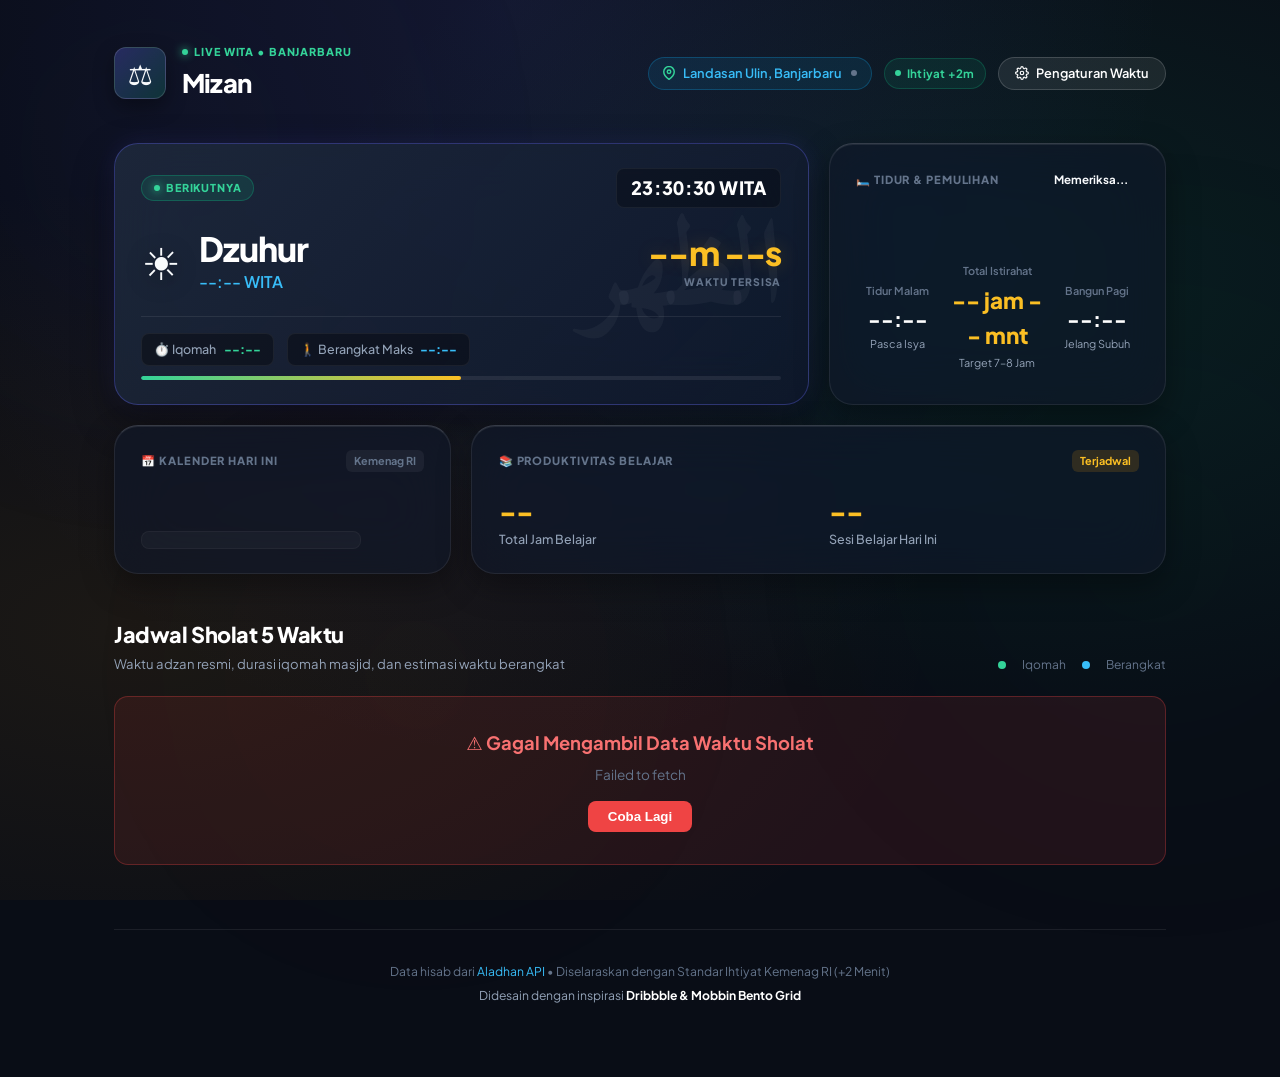
==== commit 873ed24d: "feat(seo): add Google Search Console verification meta tag" ====
--- a/index.html
+++ b/index.html
@@ -3,6 +3,7 @@
 <head>
   <meta charset="UTF-8">
   <meta name="viewport" content="width=device-width, initial-scale=1.0">
+  <meta name="google-site-verification" content="w9xqyovSVPLx1A_wIBC_sehNQLTY-S4Oq3s-Hu7e3mQ">
   <title>Mizan — Keseimbangan Waktu Sholat, Belajar & Istirahat</title>
   <meta name="description" content="Mizan: Asisten manajemen waktu harian muslim untuk menjaga keseimbangan antara ibadah sholat 5 waktu akurat (GPS & Standar Kemenag RI), estimasi iqomah masjid, jadwal belajar produktif, serta istirahat tidur berkualitas.">
   <meta name="keywords" content="Mizan, jadwal sholat, waktu sholat akurat, gps jadwal sholat, kemenag ihtiyat, estimasi iqomah, waktu belajar muslim, jadwal harian muslim, banjarbaru">
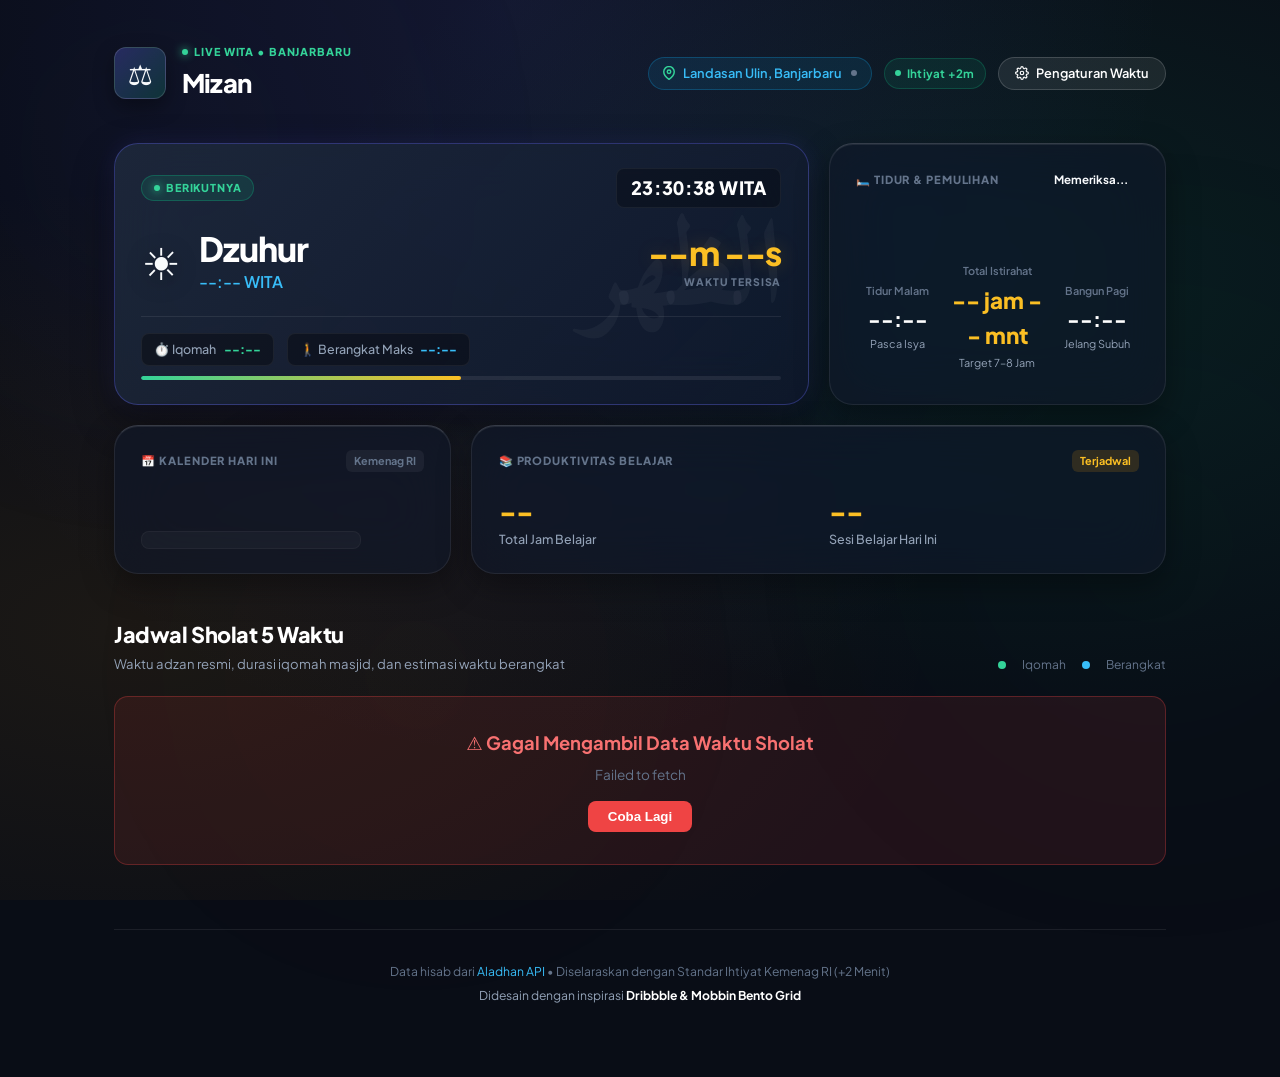
==== commit 69af8a2c: "chore: update primary domain to mizan-muslim.vercel.app in sitemap, robots, and seo tags" ====
--- a/index.html
+++ b/index.html
@@ -8,14 +8,14 @@
   <meta name="description" content="Mizan: Asisten manajemen waktu harian muslim untuk menjaga keseimbangan antara ibadah sholat 5 waktu akurat (GPS & Standar Kemenag RI), estimasi iqomah masjid, jadwal belajar produktif, serta istirahat tidur berkualitas.">
   <meta name="keywords" content="Mizan, jadwal sholat, waktu sholat akurat, gps jadwal sholat, kemenag ihtiyat, estimasi iqomah, waktu belajar muslim, jadwal harian muslim, banjarbaru">
   <meta name="author" content="Mizan App">
-  <link rel="canonical" href="https://jadwal-sholat-muslim.vercel.app">
+  <link rel="canonical" href="https://mizan-muslim.vercel.app">
 
   <!-- OpenGraph Metadata (Untuk Tampilan saat Link Dibagikan di WhatsApp, Telegram, FB) -->
   <meta property="og:type" content="website">
   <meta property="og:site_name" content="Mizan">
   <meta property="og:title" content="Mizan — Keseimbangan Waktu Sholat, Belajar & Istirahat">
   <meta property="og:description" content="Jadwal sholat 5 waktu akurat dengan GPS otomatis & standar Ihtiyat Kemenag, estimasi iqomah, serta manajemen waktu belajar dan istirahat tidur seimbang.">
-  <meta property="og:url" content="https://jadwal-sholat-muslim.vercel.app">
+  <meta property="og:url" content="https://mizan-muslim.vercel.app">
   <meta property="og:locale" content="id_ID">
 
   <!-- Twitter Card Metadata -->
@@ -33,7 +33,7 @@
     "@type": "WebApplication",
     "name": "Mizan",
     "alternateName": "Mizan App",
-    "url": "https://jadwal-sholat-muslim.vercel.app",
+    "url": "https://mizan-muslim.vercel.app",
     "description": "Asisten jadwal sholat akurat dengan deteksi GPS otomatis, penyesuaian Ihtiyat Kemenag RI, estimasi waktu iqomah, serta manajemen waktu belajar dan istirahat tidur harian.",
     "applicationCategory": "LifestyleApplication",
     "operatingSystem": "All",
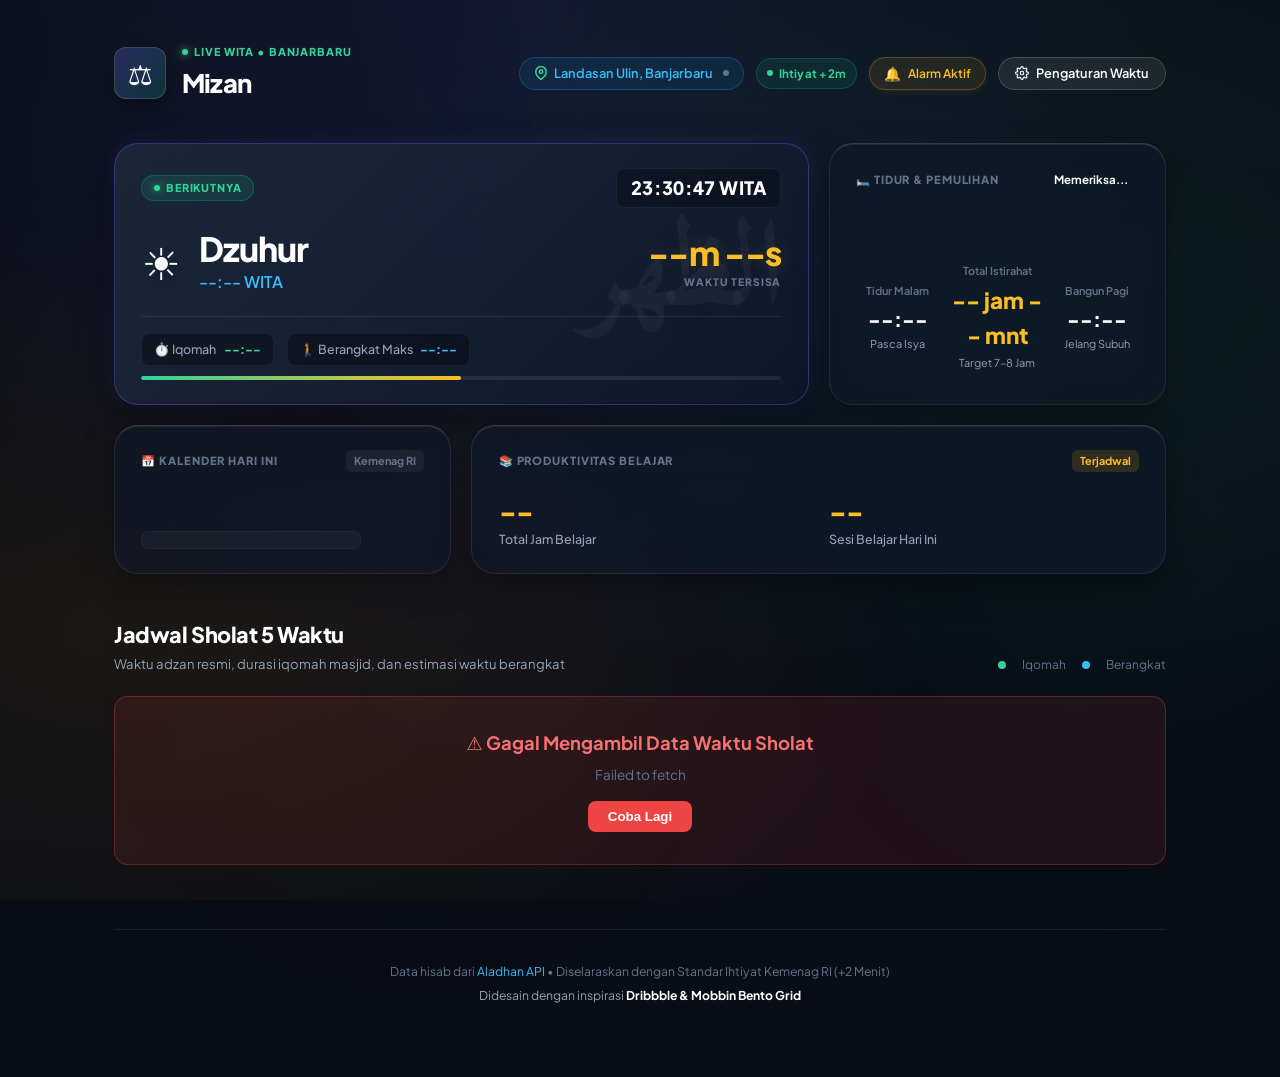
==== commit a6bb3d47: "feat: add smart adhan audio, browser notification, and fullscreen prayer alarm system" ====
--- a/index.html
+++ b/index.html
@@ -79,6 +79,12 @@
           <span id="topIhtiyatText">Ihtiyat +2m</span>
         </div>
 
+        <!-- Alarm Status Pill -->
+        <button class="alarm-pill" id="topAlarmBtn" type="button" title="Pengaturan Alarm & Notifikasi Sholat">
+          <span class="alarm-bell-icon" id="topAlarmIcon">🔔</span>
+          <span id="topAlarmText">Alarm Aktif</span>
+        </button>
+
         <!-- Open Settings Drawer Button -->
         <button class="btn-config-pill" id="btnToggleSleepConfig" type="button">
           <svg width="14" height="14" viewBox="0 0 24 24" fill="none" stroke="currentColor" stroke-width="2" stroke-linecap="round" stroke-linejoin="round"><circle cx="12" cy="12" r="3"/><path d="M19.4 15a1.65 1.65 0 0 0 .33 1.82l.06.06a2 2 0 0 1 0 2.83 2 2 0 0 1-2.83 0l-.06-.06a1.65 1.65 0 0 0-1.82-.33 1.65 1.65 0 0 0-1 1.51V21a2 2 0 0 1-2 2 2 2 0 0 1-2-2v-.09A1.65 1.65 0 0 0 9 19.4a1.65 1.65 0 0 0-1.82.33l-.06.06a2 2 0 0 1-2.83 0 2 2 0 0 1 0-2.83l.06-.06a1.65 1.65 0 0 0 .33-1.82 1.65 1.65 0 0 0-1.51-1H3a2 2 0 0 1-2-2 2 2 0 0 1 2-2h.09A1.65 1.65 0 0 0 4.6 9a1.65 1.65 0 0 0-.33-1.82l-.06-.06a2 2 0 0 1 0-2.83 2 2 0 0 1 2.83 0l.06.06a1.65 1.65 0 0 0 1.82.33H9a1.65 1.65 0 0 0 1-1.51V3a2 2 0 0 1 2-2 2 2 0 0 1 2 2v.09a1.65 1.65 0 0 0 1 1.51 1.65 1.65 0 0 0 1.82-.33l.06-.06a2 2 0 0 1 2.83 0 2 2 0 0 1 0 2.83l-.06.06a1.65 1.65 0 0 0-.33 1.82V9a1.65 1.65 0 0 0 1.51 1H21a2 2 0 0 1 2 2 2 2 0 0 1-2 2h-.09a1.65 1.65 0 0 0-1.51 1z"/></svg>
@@ -310,6 +316,106 @@
           </div>
         </div>
       </div>
+
+      <!-- ROW 3: ALARM & AUDIO PRAYER NOTIFICATION -->
+      <div class="drawer-section-title" id="drawerAlarmSection" style="margin-top: 1.25rem;">🔔 Alarm & Audio Pengingat Waktu Sholat</div>
+      <div class="config-grid config-grid--alarm">
+        <!-- Card 1: Sound & Notification Controls -->
+        <div class="config-box config-box--alarm-audio">
+          <div class="smart-box__header">
+            <span class="smart-box__title">🔊 Suara Pengingat & Notifikasi</span>
+            <label class="switch-toggle" title="Aktifkan/Nonaktifkan Pengingat Suara">
+              <input type="checkbox" id="toggleAlarmMaster" checked>
+              <span class="slider"></span>
+            </label>
+          </div>
+
+          <div class="alarm-controls-grid">
+            <div class="alarm-control-item">
+              <label for="alarmSoundSelect" class="alarm-label">Pilihan Nada:</label>
+              <select id="alarmSoundSelect" class="alarm-select">
+                <option value="adhan_melody">🕌 Harmoni Melodi Adzan (Maqam Hijaz)</option>
+                <option value="soft_chime">✨ Genta / Chime Islami Lembut</option>
+                <option value="beep_alert">⏰ Beep Nada Modern</option>
+              </select>
+            </div>
+
+            <div class="alarm-control-item">
+              <div class="alarm-vol-header">
+                <label for="alarmVolumeSlider" class="alarm-label">Volume:</label>
+                <span class="volume-val" id="alarmVolumeValue">80%</span>
+              </div>
+              <div class="alarm-volume-slider-wrap">
+                <span class="vol-icon">🔉</span>
+                <input type="range" id="alarmVolumeSlider" min="0" max="100" value="80" class="alarm-slider">
+                <span class="vol-icon">🔊</span>
+              </div>
+            </div>
+          </div>
+
+          <div class="alarm-actions-row">
+            <button type="button" class="btn-test-sound" id="btnTestSound">
+              <span id="btnTestSoundIcon">▶</span>
+              <span id="btnTestSoundText">Uji Coba Suara</span>
+            </button>
+            <button type="button" class="btn-permission-notif" id="btnRequestNotifPermission">
+              <span id="notifBtnIcon">🔔</span>
+              <span id="notifBtnText">Aktifkan Notifikasi Layar</span>
+            </button>
+          </div>
+          <div class="notif-status-badge" id="notifStatusBadge">
+            Notifikasi browser berdering saat tab berada di latar belakang
+          </div>
+        </div>
+
+        <!-- Card 2: Prayer Checkbox Chips & Early Reminder -->
+        <div class="config-box config-box--alarm-prayers">
+          <div class="smart-box__header">
+            <span class="smart-box__title">⏱️ Waktu Sholat yang Diingatkan</span>
+          </div>
+
+          <div class="early-reminder-toggle-wrap">
+            <label class="early-reminder-label">
+              <input type="checkbox" id="toggleEarlyReminder" checked>
+              <span>Ingatkan <strong>10 menit sebelum</strong> waktu adzan tiba (Bersiap-siap)</span>
+            </label>
+          </div>
+
+          <div class="alarm-chips-legend">Pilih sholat aktif:</div>
+          <div class="prayer-alarm-chips" id="prayerAlarmChips">
+            <label class="alarm-chip is-active" data-prayer="fajr">
+              <input type="checkbox" id="alarmPrayer_fajr" checked>
+              <span class="chip-dot"></span>
+              <span class="chip-name">Subuh</span>
+            </label>
+            <label class="alarm-chip is-active" data-prayer="dhuhr">
+              <input type="checkbox" id="alarmPrayer_dhuhr" checked>
+              <span class="chip-dot"></span>
+              <span class="chip-name">Dzuhur</span>
+            </label>
+            <label class="alarm-chip is-active" data-prayer="asr">
+              <input type="checkbox" id="alarmPrayer_asr" checked>
+              <span class="chip-dot"></span>
+              <span class="chip-name">Ashar</span>
+            </label>
+            <label class="alarm-chip is-active" data-prayer="maghrib">
+              <input type="checkbox" id="alarmPrayer_maghrib" checked>
+              <span class="chip-dot"></span>
+              <span class="chip-name">Maghrib</span>
+            </label>
+            <label class="alarm-chip is-active" data-prayer="isha">
+              <input type="checkbox" id="alarmPrayer_isha" checked>
+              <span class="chip-dot"></span>
+              <span class="chip-name">Isya</span>
+            </label>
+          </div>
+
+          <div class="alarm-hint-box">
+            <span>💡</span>
+            <span>Alarm layar & suara akan muncul otomatis begitu jam perangkat mencapai jadwal sholat yang aktif.</span>
+          </div>
+        </div>
+      </div>
     </div>
 
     <!-- ===== 5 PRAYER CARDS ===== -->
@@ -359,5 +465,44 @@
   </div>
 
   <script src="app.js"></script>
+
+  <!-- ===== FULLSCREEN GLASSMORPHISM ALARM MODAL ===== -->
+  <div class="alarm-modal-backdrop is-hidden" id="alarmModal" role="dialog" aria-modal="true">
+    <div class="alarm-modal-dialog">
+      <div class="alarm-modal-glow"></div>
+      
+      <div class="alarm-modal-icon-wrap">
+        <div class="alarm-pulse-rings">
+          <span class="ring ring-1"></span>
+          <span class="ring ring-2"></span>
+        </div>
+        <span class="alarm-modal-icon" id="alarmModalIcon">🕌</span>
+      </div>
+
+      <div class="alarm-modal-header">
+        <span class="alarm-badge-tag" id="alarmModalBadge">WAKTU SHOLAT TELAH TIBA</span>
+        <h2 class="alarm-modal-title" id="alarmModalTitle">Waktu Sholat Maghrib</h2>
+        <div class="alarm-modal-time" id="alarmModalTime">18:24 <span class="alarm-modal-tz" id="alarmModalTz">WITA</span></div>
+      </div>
+
+      <div class="alarm-modal-countdown-card">
+        <div class="iqomah-countdown-label" id="alarmModalCountLabel">Estimasi Iqomah Masjid Dimulai Dalam:</div>
+        <div class="iqomah-countdown-value" id="alarmModalIqomahCount">10:00</div>
+      </div>
+
+      <div class="alarm-modal-doa">
+        <div class="arabic-text">اللَّهُمَّ رَبَّ هَذِهِ الدَّعْوَةِ التَّامَّةِ وَالصَّلَاةِ الْقَائِمَةِ آتِ مُحَمَّدًا الْوَسِيلَةَ وَالْفَضِيلَةَ وَابْعَثْهُ مَقَامًا مَحْمُودًا الَّذِي وَعَدْتَهُ</div>
+        <div class="latin-text">"Allahumma rabba hadzihid-da'watit-tammah, wash-shalatil-qa'imah, ati Muhammadanil-wasilata wal-fadhilah, wab'atshu maqamam-mahmudanil-ladzi wa'adtah."</div>
+        <div class="trans-text">Ya Allah, Pemilik seruan yang sempurna dan sholat yang ditegakkan ini, berikanlah kepada Nabi Muhammad washilah dan keutamaan.</div>
+      </div>
+
+      <div class="alarm-modal-actions">
+        <button type="button" class="btn-alarm-dismiss" id="btnDismissAlarm">
+          <span class="dismiss-icon">🔕</span>
+          <span>Hentikan Alarm & Tutup (Esc)</span>
+        </button>
+      </div>
+    </div>
+  </div>
 </body>
 </html>
--- a/style.css
+++ b/style.css
@@ -1634,3 +1634,565 @@
   flex-shrink: 0;
   margin-top: .05rem;
 }
+
+
+/* =============================================
+   FITUR CERDAS: ALARM & AUDIO PRAYER NOTIFICATION
+   ============================================= */
+
+/* 1. Header Alarm Pill */
+.alarm-pill {
+  display: inline-flex;
+  align-items: center;
+  gap: 0.45rem;
+  padding: 0.42rem 0.85rem;
+  background: rgba(245, 158, 11, 0.10);
+  border: 1px solid rgba(245, 158, 11, 0.28);
+  border-radius: 9999px;
+  color: #fbbf24;
+  font-size: 0.75rem;
+  font-weight: 600;
+  cursor: pointer;
+  transition: all 0.25s cubic-bezier(0.16, 1, 0.3, 1);
+  font-family: inherit;
+  box-shadow: 0 2px 8px -2px rgba(245, 158, 11, 0.15);
+}
+
+.alarm-pill:hover {
+  background: rgba(245, 158, 11, 0.18);
+  border-color: rgba(245, 158, 11, 0.45);
+  box-shadow: 0 4px 14px -2px rgba(245, 158, 11, 0.30);
+  transform: translateY(-1px);
+}
+
+.alarm-pill:active {
+  transform: scale(0.97);
+}
+
+.alarm-pill.is-disabled {
+  background: rgba(255, 255, 255, 0.04);
+  border-color: rgba(255, 255, 255, 0.10);
+  color: #94a3b8;
+  box-shadow: none;
+}
+
+.alarm-bell-icon {
+  font-size: 0.85rem;
+  display: inline-block;
+  transition: transform 0.3s ease;
+}
+
+.alarm-pill:hover .alarm-bell-icon {
+  transform: rotate(15deg) scale(1.1);
+}
+
+/* 2. Drawer Alarm Controls */
+.config-grid--alarm {
+  grid-template-columns: repeat(auto-fit, minmax(320px, 1fr));
+  gap: 1rem;
+}
+
+.config-box--alarm-audio,
+.config-box--alarm-prayers {
+  background: rgba(18, 25, 38, 0.85);
+  border: 1px solid rgba(255, 255, 255, 0.08);
+  border-radius: 16px;
+  padding: 1.25rem;
+  backdrop-filter: blur(16px);
+  display: flex;
+  flex-direction: column;
+  gap: 0.85rem;
+}
+
+.alarm-controls-grid {
+  display: grid;
+  grid-template-columns: 1.3fr 1fr;
+  gap: 0.85rem;
+  margin-top: 0.25rem;
+}
+
+@media (max-width: 640px) {
+  .alarm-controls-grid {
+    grid-template-columns: 1fr;
+  }
+}
+
+.alarm-control-item {
+  display: flex;
+  flex-direction: column;
+  gap: 0.35rem;
+}
+
+.alarm-label {
+  font-size: 0.72rem;
+  font-weight: 600;
+  color: #94a3b8;
+  text-transform: uppercase;
+  letter-spacing: 0.04em;
+}
+
+.alarm-select {
+  width: 100%;
+  padding: 0.55rem 0.75rem;
+  background: rgba(10, 15, 26, 0.9);
+  border: 1px solid rgba(255, 255, 255, 0.12);
+  border-radius: 10px;
+  color: #f1f5f9;
+  font-size: 0.8rem;
+  font-family: inherit;
+  outline: none;
+  cursor: pointer;
+  transition: border-color 0.2s ease, box-shadow 0.2s ease;
+}
+
+.alarm-select:focus {
+  border-color: #fbbf24;
+  box-shadow: 0 0 0 2px rgba(245, 158, 11, 0.25);
+}
+
+.alarm-vol-header {
+  display: flex;
+  justify-content: space-between;
+  align-items: center;
+}
+
+.volume-val {
+  font-size: 0.75rem;
+  font-weight: 700;
+  color: #fbbf24;
+}
+
+.alarm-volume-slider-wrap {
+  display: flex;
+  align-items: center;
+  gap: 0.5rem;
+  padding: 0.45rem 0.6rem;
+  background: rgba(10, 15, 26, 0.6);
+  border: 1px solid rgba(255, 255, 255, 0.08);
+  border-radius: 10px;
+}
+
+.vol-icon {
+  font-size: 0.8rem;
+  opacity: 0.7;
+}
+
+.alarm-slider {
+  -webkit-appearance: none;
+  appearance: none;
+  width: 100%;
+  height: 6px;
+  border-radius: 3px;
+  background: rgba(255, 255, 255, 0.15);
+  outline: none;
+  cursor: pointer;
+}
+
+.alarm-slider::-webkit-slider-thumb {
+  -webkit-appearance: none;
+  appearance: none;
+  width: 16px;
+  height: 16px;
+  border-radius: 50%;
+  background: #fbbf24;
+  cursor: pointer;
+  box-shadow: 0 0 8px rgba(245, 158, 11, 0.5);
+  transition: transform 0.15s ease;
+}
+
+.alarm-slider::-webkit-slider-thumb:hover {
+  transform: scale(1.2);
+}
+
+.alarm-actions-row {
+  display: grid;
+  grid-template-columns: 1fr 1.2fr;
+  gap: 0.6rem;
+  margin-top: 0.25rem;
+}
+
+@media (max-width: 520px) {
+  .alarm-actions-row {
+    grid-template-columns: 1fr;
+  }
+}
+
+.btn-test-sound {
+  display: inline-flex;
+  align-items: center;
+  justify-content: center;
+  gap: 0.45rem;
+  padding: 0.55rem 0.85rem;
+  background: linear-gradient(135deg, rgba(245, 158, 11, 0.25), rgba(217, 119, 6, 0.35));
+  border: 1px solid rgba(245, 158, 11, 0.45);
+  border-radius: 10px;
+  color: #fef3c7;
+  font-size: 0.78rem;
+  font-weight: 600;
+  cursor: pointer;
+  font-family: inherit;
+  transition: all 0.2s ease;
+}
+
+.btn-test-sound:hover {
+  background: linear-gradient(135deg, rgba(245, 158, 11, 0.35), rgba(217, 119, 6, 0.5));
+  box-shadow: 0 4px 12px rgba(245, 158, 11, 0.25);
+  transform: translateY(-1px);
+}
+
+.btn-test-sound.is-playing {
+  background: linear-gradient(135deg, rgba(239, 68, 68, 0.3), rgba(185, 28, 28, 0.4));
+  border-color: rgba(239, 68, 68, 0.5);
+  color: #fee2e2;
+}
+
+.btn-permission-notif {
+  display: inline-flex;
+  align-items: center;
+  justify-content: center;
+  gap: 0.45rem;
+  padding: 0.55rem 0.85rem;
+  background: rgba(255, 255, 255, 0.05);
+  border: 1px solid rgba(255, 255, 255, 0.12);
+  border-radius: 10px;
+  color: #e2e8f0;
+  font-size: 0.78rem;
+  font-weight: 600;
+  cursor: pointer;
+  font-family: inherit;
+  transition: all 0.2s ease;
+}
+
+.btn-permission-notif:hover {
+  background: rgba(255, 255, 255, 0.1);
+  border-color: rgba(255, 255, 255, 0.22);
+}
+
+.btn-permission-notif.is-granted {
+  border-color: rgba(16, 185, 129, 0.4);
+  color: #34d399;
+  background: rgba(16, 185, 129, 0.08);
+}
+
+.notif-status-badge {
+  font-size: 0.68rem;
+  color: #64748b;
+  display: flex;
+  align-items: center;
+  gap: 0.35rem;
+  line-height: 1.4;
+}
+
+/* 3. Card 2: Prayer Chips & Early Reminder */
+.early-reminder-toggle-wrap {
+  padding: 0.5rem 0.75rem;
+  background: rgba(10, 15, 26, 0.6);
+  border: 1px solid rgba(255, 255, 255, 0.08);
+  border-radius: 10px;
+}
+
+.early-reminder-label {
+  display: flex;
+  align-items: center;
+  gap: 0.55rem;
+  font-size: 0.76rem;
+  color: #cbd5e1;
+  cursor: pointer;
+}
+
+.early-reminder-label input[type="checkbox"] {
+  accent-color: #fbbf24;
+  width: 16px;
+  height: 16px;
+  cursor: pointer;
+}
+
+.alarm-chips-legend {
+  font-size: 0.72rem;
+  font-weight: 600;
+  color: #94a3b8;
+  text-transform: uppercase;
+  letter-spacing: 0.04em;
+}
+
+.prayer-alarm-chips {
+  display: flex;
+  flex-wrap: wrap;
+  gap: 0.5rem;
+}
+
+.alarm-chip {
+  display: inline-flex;
+  align-items: center;
+  gap: 0.45rem;
+  padding: 0.45rem 0.8rem;
+  background: rgba(10, 15, 26, 0.7);
+  border: 1px solid rgba(255, 255, 255, 0.10);
+  border-radius: 9999px;
+  font-size: 0.78rem;
+  font-weight: 600;
+  color: #94a3b8;
+  cursor: pointer;
+  transition: all 0.2s cubic-bezier(0.16, 1, 0.3, 1);
+  user-select: none;
+}
+
+.alarm-chip input {
+  display: none;
+}
+
+.alarm-chip .chip-dot {
+  width: 7px;
+  height: 7px;
+  border-radius: 50%;
+  background: #64748b;
+  transition: all 0.2s ease;
+}
+
+.alarm-chip.is-active {
+  background: rgba(245, 158, 11, 0.12);
+  border-color: rgba(245, 158, 11, 0.35);
+  color: #fef3c7;
+  box-shadow: 0 2px 8px -1px rgba(245, 158, 11, 0.15);
+}
+
+.alarm-chip.is-active .chip-dot {
+  background: #fbbf24;
+  box-shadow: 0 0 6px #fbbf24;
+}
+
+.alarm-hint-box {
+  display: flex;
+  gap: 0.5rem;
+  padding: 0.6rem 0.75rem;
+  background: rgba(245, 158, 11, 0.06);
+  border: 1px dashed rgba(245, 158, 11, 0.2);
+  border-radius: 10px;
+  font-size: 0.72rem;
+  color: #d1d5db;
+  line-height: 1.45;
+}
+
+/* 4. FULLSCREEN GLASSMORPHISM ALARM MODAL */
+.alarm-modal-backdrop {
+  position: fixed;
+  inset: 0;
+  background: rgba(5, 10, 18, 0.86);
+  backdrop-filter: blur(28px);
+  -webkit-backdrop-filter: blur(28px);
+  z-index: 9999;
+  display: flex;
+  align-items: center;
+  justify-content: center;
+  padding: 1.5rem;
+  animation: alarmBackdropFadeIn 0.35s cubic-bezier(0.16, 1, 0.3, 1);
+}
+
+.alarm-modal-backdrop.is-hidden {
+  display: none !important;
+}
+
+@keyframes alarmBackdropFadeIn {
+  from { opacity: 0; }
+  to { opacity: 1; }
+}
+
+.alarm-modal-dialog {
+  max-width: 520px;
+  width: 100%;
+  background: #0d1422;
+  border: 1px solid rgba(245, 158, 11, 0.4);
+  border-radius: 28px;
+  padding: 2.25rem 2rem;
+  text-align: center;
+  box-shadow: 0 25px 60px -10px rgba(0, 0, 0, 0.85), 0 0 60px -10px rgba(245, 158, 11, 0.3);
+  position: relative;
+  overflow: hidden;
+  animation: alarmDialogZoomIn 0.4s cubic-bezier(0.16, 1, 0.3, 1);
+}
+
+@keyframes alarmDialogZoomIn {
+  from { opacity: 0; transform: scale(0.92) translateY(20px); }
+  to { opacity: 1; transform: scale(1) translateY(0); }
+}
+
+.alarm-modal-glow {
+  position: absolute;
+  top: -60px;
+  left: 50%;
+  transform: translateX(-50%);
+  width: 240px;
+  height: 120px;
+  background: radial-gradient(circle, rgba(245, 158, 11, 0.35) 0%, transparent 70%);
+  filter: blur(24px);
+  pointer-events: none;
+}
+
+.alarm-modal-icon-wrap {
+  position: relative;
+  width: 80px;
+  height: 80px;
+  margin: 0 auto 1.25rem;
+  display: flex;
+  align-items: center;
+  justify-content: center;
+}
+
+.alarm-modal-icon {
+  font-size: 2.75rem;
+  z-index: 2;
+  filter: drop-shadow(0 4px 12px rgba(245, 158, 11, 0.4));
+}
+
+.alarm-pulse-rings {
+  position: absolute;
+  inset: 0;
+  display: flex;
+  align-items: center;
+  justify-content: center;
+}
+
+.alarm-pulse-rings .ring {
+  position: absolute;
+  border-radius: 50%;
+  border: 2px solid rgba(245, 158, 11, 0.4);
+  animation: alarmPulseRing 2s infinite cubic-bezier(0.215, 0.61, 0.355, 1);
+}
+
+.alarm-pulse-rings .ring-1 {
+  width: 70px;
+  height: 70px;
+}
+
+.alarm-pulse-rings .ring-2 {
+  width: 90px;
+  height: 90px;
+  animation-delay: 0.6s;
+}
+
+@keyframes alarmPulseRing {
+  0% { transform: scale(0.8); opacity: 0.8; }
+  100% { transform: scale(1.6); opacity: 0; }
+}
+
+.alarm-badge-tag {
+  display: inline-block;
+  padding: 0.3rem 0.85rem;
+  background: rgba(245, 158, 11, 0.15);
+  border: 1px solid rgba(245, 158, 11, 0.4);
+  border-radius: 9999px;
+  color: #fef08a;
+  font-size: 0.72rem;
+  font-weight: 700;
+  letter-spacing: 0.08em;
+  margin-bottom: 0.65rem;
+}
+
+.alarm-modal-title {
+  font-size: 1.65rem;
+  font-weight: 800;
+  color: #ffffff;
+  margin: 0 0 0.35rem;
+  letter-spacing: -0.02em;
+}
+
+.alarm-modal-time {
+  font-size: 2.25rem;
+  font-weight: 800;
+  color: #fbbf24;
+  margin-bottom: 1.25rem;
+  font-variant-numeric: tabular-nums;
+  letter-spacing: 0.02em;
+}
+
+.alarm-modal-tz {
+  font-size: 1rem;
+  font-weight: 600;
+  color: #94a3b8;
+}
+
+.alarm-modal-countdown-card {
+  background: rgba(15, 23, 42, 0.7);
+  border: 1px solid rgba(255, 255, 255, 0.08);
+  border-radius: 14px;
+  padding: 0.85rem 1rem;
+  margin-bottom: 1.25rem;
+}
+
+.iqomah-countdown-label {
+  font-size: 0.75rem;
+  color: #94a3b8;
+  margin-bottom: 0.25rem;
+}
+
+.iqomah-countdown-value {
+  font-size: 1.45rem;
+  font-weight: 700;
+  color: #34d399;
+  font-variant-numeric: tabular-nums;
+}
+
+.alarm-modal-doa {
+  background: rgba(245, 158, 11, 0.05);
+  border: 1px solid rgba(245, 158, 11, 0.15);
+  border-radius: 14px;
+  padding: 1rem;
+  margin-bottom: 1.5rem;
+  text-align: center;
+}
+
+.alarm-modal-doa .arabic-text {
+  font-family: 'Amiri', serif;
+  font-size: 1.2rem;
+  color: #fde68a;
+  line-height: 1.8;
+  margin-bottom: 0.5rem;
+}
+
+.alarm-modal-doa .latin-text {
+  font-size: 0.72rem;
+  color: #94a3b8;
+  font-style: italic;
+  margin-bottom: 0.35rem;
+  line-height: 1.4;
+}
+
+.alarm-modal-doa .trans-text {
+  font-size: 0.72rem;
+  color: #cbd5e1;
+  line-height: 1.4;
+}
+
+.alarm-modal-actions {
+  display: flex;
+  justify-content: center;
+}
+
+.btn-alarm-dismiss {
+  width: 100%;
+  display: inline-flex;
+  align-items: center;
+  justify-content: center;
+  gap: 0.55rem;
+  padding: 0.85rem 1.5rem;
+  background: linear-gradient(135deg, #f59e0b, #d97706);
+  border: none;
+  border-radius: 14px;
+  color: #0f172a;
+  font-size: 0.95rem;
+  font-weight: 700;
+  cursor: pointer;
+  font-family: inherit;
+  box-shadow: 0 4px 18px rgba(245, 158, 11, 0.4);
+  transition: all 0.2s cubic-bezier(0.16, 1, 0.3, 1);
+}
+
+.btn-alarm-dismiss:hover {
+  background: linear-gradient(135deg, #fbbf24, #f59e0b);
+  box-shadow: 0 6px 24px rgba(245, 158, 11, 0.55);
+  transform: translateY(-2px);
+}
+
+.btn-alarm-dismiss:active {
+  transform: scale(0.98);
+}
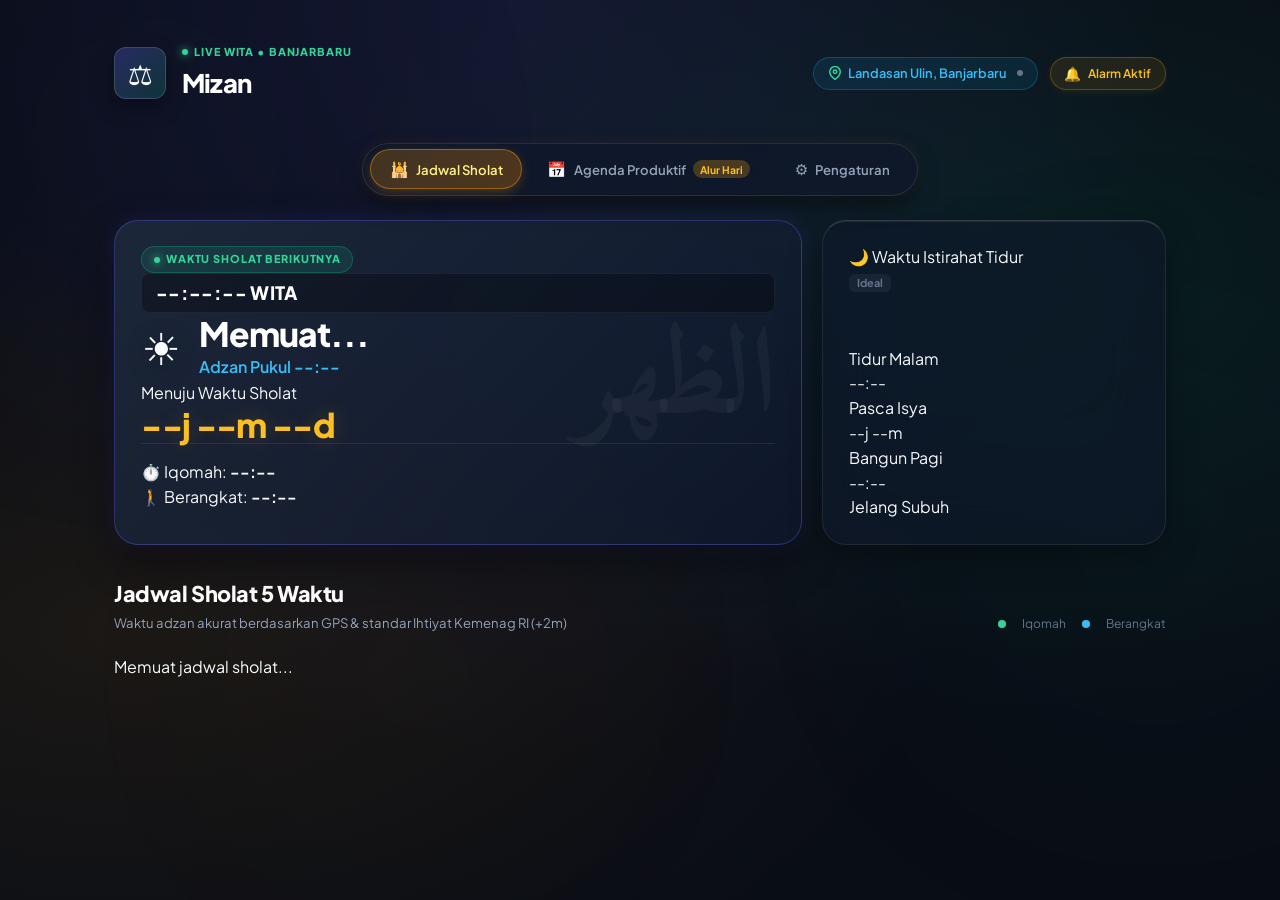
==== commit cd343f69: "feat(ui): implement modern 3-tab navigation, clean minimalist prayer cards, and quick edit modal" ====
--- a/index.html
+++ b/index.html
@@ -73,400 +73,416 @@
           <span class="gps-dot-indicator" id="topGpsIndicator" title="GPS Default"></span>
         </button>
 
-        <!-- Ihtiyat Status Badge Pill -->
-        <div class="ihtiyat-pill" id="topIhtiyatBadge" title="Penyesuaian waktu pengaman hisab Kemenag RI (+2 Menit)">
-          <span class="ihtiyat-dot"></span>
-          <span id="topIhtiyatText">Ihtiyat +2m</span>
-        </div>
-
         <!-- Alarm Status Pill -->
         <button class="alarm-pill" id="topAlarmBtn" type="button" title="Pengaturan Alarm & Notifikasi Sholat">
           <span class="alarm-bell-icon" id="topAlarmIcon">🔔</span>
           <span id="topAlarmText">Alarm Aktif</span>
         </button>
-
-        <!-- Open Settings Drawer Button -->
-        <button class="btn-config-pill" id="btnToggleSleepConfig" type="button">
-          <svg width="14" height="14" viewBox="0 0 24 24" fill="none" stroke="currentColor" stroke-width="2" stroke-linecap="round" stroke-linejoin="round"><circle cx="12" cy="12" r="3"/><path d="M19.4 15a1.65 1.65 0 0 0 .33 1.82l.06.06a2 2 0 0 1 0 2.83 2 2 0 0 1-2.83 0l-.06-.06a1.65 1.65 0 0 0-1.82-.33 1.65 1.65 0 0 0-1 1.51V21a2 2 0 0 1-2 2 2 2 0 0 1-2-2v-.09A1.65 1.65 0 0 0 9 19.4a1.65 1.65 0 0 0-1.82.33l-.06.06a2 2 0 0 1-2.83 0 2 2 0 0 1 0-2.83l.06-.06a1.65 1.65 0 0 0 .33-1.82 1.65 1.65 0 0 0-1.51-1H3a2 2 0 0 1-2-2 2 2 0 0 1 2-2h.09A1.65 1.65 0 0 0 4.6 9a1.65 1.65 0 0 0-.33-1.82l-.06-.06a2 2 0 0 1 0-2.83 2 2 0 0 1 2.83 0l.06.06a1.65 1.65 0 0 0 1.82.33H9a1.65 1.65 0 0 0 1-1.51V3a2 2 0 0 1 2-2 2 2 0 0 1 2 2v.09a1.65 1.65 0 0 0 1 1.51 1.65 1.65 0 0 0 1.82-.33l.06-.06a2 2 0 0 1 2.83 0 2 2 0 0 1 0 2.83l-.06.06a1.65 1.65 0 0 0-.33 1.82V9a1.65 1.65 0 0 0 1.51 1H21a2 2 0 0 1 2 2 2 2 0 0 1-2 2h-.09a1.65 1.65 0 0 0-1.51 1z"/></svg>
-          <span id="btnToggleSleepConfigText">Pengaturan Waktu</span>
-        </button>
       </div>
     </header>
-
-    <!-- ===== BENTO GRID DASHBOARD ===== -->
-    <div class="bento-grid">
-      <!-- 1. HERO CARD -->
-      <div class="bento-card bento-card--hero" id="bentoHeroCard">
-        <div class="bento-hero__arabic" id="heroArabicCalligraphy">الظهر</div>
-        <div class="bento-hero__header">
-          <div class="bento-tag"><span class="pulse-dot"></span> BERIKUTNYA</div>
-          <div class="bento-hero__clock" id="clockTime">--:--:--</div>
-        </div>
-
-        <div class="bento-hero__body">
-          <div class="bento-hero__prayer-info">
-            <span class="bento-hero__icon" id="heroIcon">☀️</span>
-            <div>
-              <div class="bento-hero__name" id="heroPrayerName">Dzuhur</div>
-              <div class="bento-hero__adzan" id="heroAdzanTime">--:-- WITA</div>
-            </div>
-          </div>
-
-          <div class="bento-hero__timer-box">
-            <div class="bento-hero__countdown" id="heroCountdownTimer">--m --s</div>
-            <div class="bento-hero__countdown-sub">WAKTU TERSISA</div>
-          </div>
-        </div>
-
-        <div class="bento-hero__footer">
-          <div class="bento-pill-group">
-            <div class="bento-pill">
-              <span class="pill-lbl">⏱️ Iqomah</span>
-              <span class="pill-val pill-val--green" id="heroIqomahTime">--:--</span>
-            </div>
-            <div class="bento-pill">
-              <span class="pill-lbl">🚶 Berangkat Maks</span>
-              <span class="pill-val pill-val--cyan" id="heroDepartTime">--:--</span>
-            </div>
-          </div>
-          <div class="bento-hero__progress-wrap">
-            <div class="bento-hero__progress-bar" id="heroProgressBar" style="width: 50%;"></div>
-          </div>
-        </div>
-      </div>
-
-      <!-- 2. SLEEP & RECHARGE CARD -->
-      <div class="bento-card bento-card--sleep">
-        <div class="bento-card__title-row">
-          <div class="bento-card__label">🛏️ TIDUR & PEMULIHAN</div>
-          <span class="badge-status-pill" id="sleepQualityBadge">Memeriksa...</span>
-        </div>
-
-        <div class="sleep-metrics-row">
-          <div class="sleep-metric">
-            <span class="metric-lbl">Tidur Malam</span>
-            <span class="metric-val" id="sleepTimeDisplay">--:--</span>
-            <span class="metric-hint" id="sleepTimeHint">Pasca Isya</span>
-          </div>
-          <div class="sleep-metric sleep-metric--divider">
-            <span class="metric-lbl">Total Istirahat</span>
-            <span class="metric-val metric-val--highlight" id="sleepDurationDisplay">-- jam -- mnt</span>
-            <span class="metric-hint">Target 7–8 Jam</span>
-          </div>
-          <div class="sleep-metric">
-            <span class="metric-lbl">Bangun Pagi</span>
-            <span class="metric-val" id="wakeTimeDisplay">--:--</span>
-            <span class="metric-hint" id="wakeTimeHint">Jelang Subuh</span>
-          </div>
-        </div>
-      </div>
-
-      <!-- 3. CALENDAR & HIJRI CARD -->
-      <div class="bento-card bento-card--date">
-        <div class="bento-card__title-row">
-          <div class="bento-card__label">📅 KALENDER HARI INI</div>
-          <span class="badge-mini-tag" id="calendarSourceTag">Kemenag RI</span>
-        </div>
-        <div class="dates-content" id="headerDates">
-          <span class="date-skeleton"></span>
-        </div>
-      </div>
-
-      <!-- 4. STUDY & PRODUCTIVITY CARD -->
-      <div class="bento-card bento-card--study">
-        <div class="bento-card__title-row">
-          <div class="bento-card__label">📚 PRODUKTIVITAS BELAJAR</div>
-          <span class="badge-mini-tag badge-mini-tag--amber">Terjadwal</span>
-        </div>
-        <div class="study-stats-grid">
+    <!-- ===== MODERN SEGMENTED TABS NAV ===== -->
+    <div class="tabs-nav-container">
+      <nav class="mizan-tabs-nav" role="tablist" aria-label="Navigasi Utama Mizan">
+        <button type="button" class="tab-nav-btn is-active" data-view="prayers" role="tab" aria-selected="true" id="tabBtnPrayers">
+          <span class="tab-nav-icon">🕌</span>
+          <span class="tab-nav-label">Jadwal Sholat</span>
+        </button>
+        <button type="button" class="tab-nav-btn" data-view="productivity" role="tab" aria-selected="false" id="tabBtnProductivity">
+          <span class="tab-nav-icon">📅</span>
+          <span class="tab-nav-label">Agenda Produktif</span>
+          <span class="tab-nav-badge" id="tabProductivityBadge">Alur Hari</span>
+        </button>
+        <button type="button" class="tab-nav-btn" data-view="settings" role="tab" aria-selected="false" id="tabBtnSettings">
+          <span class="tab-nav-icon">⚙️</span>
+          <span class="tab-nav-label">Pengaturan</span>
+        </button>
+      </nav>
+    </div>
+
+
+    <!-- ===== TAB 1: JADWAL SHOLAT (ZEN & MINIMALIST) ===== -->
+    <div class="view-pane is-active" id="panePrayers">
+      <!-- 1. HERO SHOLAT UTAMA & WAKTU -->
+      <div class="bento-grid bento-grid--prayers-view">
+        <div class="bento-card bento-card--hero" id="bentoHeroCard">
+          <div class="bento-hero__arabic" id="heroArabicCalligraphy">الظهر</div>
+          <div class="bento-hero__top">
+            <span class="bento-tag bento-tag--live"><span class="pulse-dot"></span> WAKTU SHOLAT BERIKUTNYA</span>
+            <div class="bento-hero__clock" id="clockTime">--:--:-- WITA</div>
+          </div>
+          
+          <div class="bento-hero__main">
+            <div class="bento-hero__prayer-info">
+              <span class="bento-hero__icon" id="heroIcon">☀️</span>
+              <div>
+                <h2 class="bento-hero__name" id="heroPrayerName">Memuat...</h2>
+                <div class="bento-hero__adzan">Adzan Pukul <strong id="heroAdzanTime">--:--</strong></div>
+              </div>
+            </div>
+            
+            <div class="bento-hero__countdown-wrap">
+              <div class="bento-hero__countdown-label">Menuju Waktu Sholat</div>
+              <div class="bento-hero__countdown" id="heroCountdownTimer">--j --m --d</div>
+            </div>
+          </div>
+
+          <div class="bento-hero__footer">
+            <div class="bento-hero__timeline-chips">
+              <div class="hero-chip">
+                <span class="hero-chip__icon">⏱️</span>
+                <span>Iqomah: <strong id="heroIqomahTime">--:--</strong></span>
+              </div>
+              <div class="hero-chip">
+                <span class="hero-chip__icon">🚶</span>
+                <span>Berangkat: <strong id="heroDepartTime">--:--</strong></span>
+              </div>
+            </div>
+            <div class="bento-hero__progress">
+              <div class="bento-hero__progress-bar" id="heroProgressBar" style="width: 45%;"></div>
+            </div>
+          </div>
+        </div>
+
+        <!-- 2. BENTO SLEEP QUALITY SUMMARY -->
+        <div class="bento-card bento-card--sleep" id="bentoSleepCard">
+          <div class="bento-card__header">
+            <div class="bento-card__title-wrap">
+              <span class="bento-card__icon">🌙</span>
+              <span class="bento-card__title">Waktu Istirahat Tidur</span>
+            </div>
+            <span class="badge-mini-tag badge-mini-tag--green" id="sleepQualityBadge">Ideal</span>
+          </div>
+
+          <div class="bento-sleep__times">
+            <div class="sleep-time-col">
+              <div class="sleep-time-col__label">Tidur Malam</div>
+              <div class="sleep-time-col__val" id="sleepTimeDisplay">--:--</div>
+              <div class="sleep-time-col__hint" id="sleepTimeHint">Pasca Isya</div>
+            </div>
+            <div class="sleep-time-divider">
+              <span id="sleepDurationDisplay">--j --m</span>
+            </div>
+            <div class="sleep-time-col">
+              <div class="sleep-time-col__label">Bangun Pagi</div>
+              <div class="sleep-time-col__val" id="wakeTimeDisplay">--:--</div>
+              <div class="sleep-time-col__hint" id="wakeTimeHint">Jelang Subuh</div>
+            </div>
+          </div>
+        </div>
+      </div>
+
+      <!-- 3. KARTU JADWAL SHOLAT 5 WAKTU (BERSIH & ELEGAN) -->
+      <section class="section section--prayer-cards">
+        <div class="section__header">
           <div>
-            <div class="study-stats-num" id="summaryStudyHours">--</div>
-            <div class="study-stats-lbl">Total Jam Belajar</div>
-          </div>
+            <h2 class="section__title">Jadwal Sholat 5 Waktu</h2>
+            <p class="section__subtitle" id="sectionPrayerSubtitle">Waktu adzan akurat berdasarkan GPS & standar Ihtiyat Kemenag RI (+2m)</p>
+          </div>
+          <div class="section__legend">
+            <span class="legend-dot legend-dot--green"></span> <span>Iqomah</span>
+            <span class="legend-dot legend-dot--cyan"></span> <span>Berangkat</span>
+          </div>
+        </div>
+
+        <div class="prayer-grid" id="prayerGrid">
+          <div class="loading-state" id="loadingState">
+            <div class="spinner"></div>
+            <p>Memuat jadwal sholat...</p>
+          </div>
+        </div>
+      </section>
+    </div>
+
+    <!-- ===== TAB 2: AGENDA & PRODUKTIVITAS (KHUSUS BELAJAR & TIMELINE) ===== -->
+    <div class="view-pane is-hidden" id="paneProductivity">
+      <!-- CALENDAR HEADER & METRICS -->
+      <div class="productivity-top-bar">
+        <div class="calendar-pill" id="calendarSourceTag">
+          <svg width="14" height="14" viewBox="0 0 24 24" fill="none" stroke="currentColor" stroke-width="2.5"><rect x="3" y="4" width="18" height="18" rx="2" ry="2"/><line x1="16" y1="2" x2="16" y2="6"/><line x1="8" y1="2" x2="8" y2="6"/><line x1="3" y1="10" x2="21" y2="10"/></svg>
+          <span id="headerDates">Kalender Harian</span>
+        </div>
+      </div>
+
+      <div class="productivity-stats-grid">
+        <div class="stat-mini-card">
+          <span class="stat-mini-icon">📚</span>
           <div>
-            <div class="study-stats-num" id="summaryStudySessions">--</div>
-            <div class="study-stats-lbl">Sesi Belajar Hari Ini</div>
-          </div>
-        </div>
-      </div>
+            <div class="stat-mini-val" id="summaryStudyHours">0j 00m</div>
+            <div class="stat-mini-label">Total Belajar Terjadwal</div>
+          </div>
+        </div>
+        <div class="stat-mini-card">
+          <span class="stat-mini-icon">🎯</span>
+          <div>
+            <div class="stat-mini-val" id="summaryStudySessions">0 Sesi</div>
+            <div class="stat-mini-label">Sesi Belajar Aktif</div>
+          </div>
+        </div>
+        <div class="stat-mini-card">
+          <span class="stat-mini-icon">⚖️</span>
+          <div>
+            <div class="stat-mini-val" id="summaryBalanceStatus">Seimbang</div>
+            <div class="stat-mini-label">Keseimbangan Ibadah & Kuliah</div>
+          </div>
+        </div>
+      </div>
+
+      <!-- TIMELINE AGENDA 24 JAM -->
+      <section class="section" id="scheduleSection">
+        <div class="section__header">
+          <div>
+            <h2 class="section__title">Alur & Agenda Harian</h2>
+            <p class="section__subtitle">Alur waktu terpadu antara ibadah sholat, waktu belajar produktif, dan istirahat tidur</p>
+          </div>
+          <div class="filter-pills" id="scheduleFilter">
+            <button class="filter-pill is-active" data-filter="all" type="button">Semua</button>
+            <button class="filter-pill" data-filter="prayer" type="button">🕌 Sholat</button>
+            <button class="filter-pill" data-filter="study" type="button">📚 Belajar</button>
+            <button class="filter-pill" data-filter="sleep" type="button">🌙 Istirahat</button>
+          </div>
+        </div>
+
+        <div class="timeline" id="timeline"></div>
+      </section>
     </div>
 
-    <!-- ===== EXPANDABLE SETTINGS DRAWER ===== -->
-    <div class="config-drawer is-hidden" id="sleepConfigPanel">
-      <div class="drawer-header">
-        <div>
-          <h3>⚙️ Pengaturan Cerdas: Lokasi, Waktu & Masjid</h3>
-          <p>Deteksi GPS otomatis, koreksi standar Ihtiyat Kemenag RI, serta mode input Jam ⇄ Menit</p>
-        </div>
-      </div>
-
-      <!-- ROW 1: GPS LOCATION & IHTIYAT ACCURACY -->
-      <div class="drawer-section-title">📍 Lokasi GPS & Akurasi Hisab Sholat</div>
-      <div class="config-grid config-grid--location">
-        <!-- 1. GPS Card -->
-        <div class="config-box config-box--location">
-          <div class="smart-box__header">
-            <span class="smart-box__title">📡 Titik Koordinat & Lokasi</span>
-            <span class="badge-mini-tag badge-mini-tag--green" id="gpsBadge">Default Banjarbaru</span>
-          </div>
-          <div class="location-status-row">
-            <div class="location-current-name" id="drawerLocationName">Landasan Ulin, Banjarbaru</div>
-            <div class="location-coords" id="drawerLocationCoords">Lat: -3.4414 • Lon: 114.8430 (WITA)</div>
-          </div>
-          <div class="gps-btn-group">
-            <button type="button" class="btn-gps" id="btnDetectGps">
-              <svg width="15" height="15" viewBox="0 0 24 24" fill="none" stroke="currentColor" stroke-width="2.5"><path d="M12 2v20M2 12h20"/><circle cx="12" cy="12" r="7"/></svg>
-              <span id="btnDetectGpsText">Gunakan Lokasi GPS Saya</span>
-            </button>
-            <button type="button" class="btn-gps-reset" id="btnResetLocation" title="Kembalikan ke Banjarbaru">
-              🔄 Reset
-            </button>
-          </div>
-          <div class="gps-feedback is-hidden" id="gpsFeedback"></div>
-          <div class="privacy-note">
-            <span class="privacy-note__icon">🔒</span>
-            <span><strong>Privasi Terjamin:</strong> Koordinat diproses 100% lokal di browser Anda. Tidak ada data lokasi yang dikirim atau disimpan di server luar.</span>
-          </div>
-        </div>
-
-        <!-- 2. Ihtiyat Kemenag Card -->
-        <div class="config-box config-box--ihtiyat">
-          <div class="smart-box__header">
-            <span class="smart-box__title">🛡️ Pengaman Ihtiyat Kemenag RI</span>
-            <label class="switch-toggle" title="Aktifkan/Nonaktifkan Ihtiyat +2 Menit">
-              <input type="checkbox" id="toggleIhtiyat" checked>
-              <span class="slider"></span>
-            </label>
-          </div>
-          <div class="reciprocal-label" id="ihtiyatReciprocalLabel">
-            ✅ +2 Menit Standar Masjid Kemenag RI
-          </div>
-          <p class="ihtiyat-desc">
-            Kemenag RI menambahkan +2 menit pengaman hisab agar waktu adzan di website <strong>100% cocok dengan jam dinding masjid</strong> setempat.
-          </p>
-        </div>
-      </div>
-
-      <!-- ROW 2: SMART SLEEP & TRAVEL INPUTS -->
-      <div class="drawer-section-title" style="margin-top: 1.25rem;">⏰ Waktu Istirahat & Berangkat Masjid</div>
-      <div class="config-grid">
-        <!-- 3. Smart Input: Tidur Pasca Isya -->
-        <div class="config-box config-box--smart" id="smartSleepInputBox">
-          <div class="smart-box__header">
-            <span class="smart-box__title">🌙 Mulai Tidur Malam</span>
-            <div class="smart-toggle-pill">
-              <button type="button" class="btn-mode is-active" data-smart="sleep" data-mode="minute">Menit</button>
-              <button type="button" class="btn-mode" data-smart="sleep" data-mode="time">Jam</button>
-            </div>
-          </div>
-
-          <div class="reciprocal-label" id="sleepReciprocalLabel">
-            ⏰ Jam 20:22 WITA
-          </div>
-
-          <div class="smart-input-container">
-            <div class="input-unit-wrap input-unit-wrap--minute" id="sleepInputMinuteWrap">
-              <input type="number" id="sleepAfterIshaInput" min="0" max="360" value="60">
-              <span>menit pasca Isya</span>
-            </div>
-            <div class="input-unit-wrap input-unit-wrap--time is-hidden" id="sleepInputTimeWrap">
-              <input type="time" id="sleepTargetTimeInput" value="20:22">
-              <span>target jam tidur</span>
-            </div>
-          </div>
-        </div>
-
-        <!-- 4. Smart Input: Bangun Sebelum Subuh -->
-        <div class="config-box config-box--smart" id="smartWakeInputBox">
-          <div class="smart-box__header">
-            <span class="smart-box__title">⏰ Bangun Pagi / Subuh</span>
-            <div class="smart-toggle-pill">
-              <button type="button" class="btn-mode is-active" data-smart="wake" data-mode="minute">Menit</button>
-              <button type="button" class="btn-mode" data-smart="wake" data-mode="time">Jam</button>
-            </div>
-          </div>
-
-          <div class="reciprocal-label" id="wakeReciprocalLabel">
-            ⏰ Jam 04:13 WITA
-          </div>
-
-          <div class="smart-input-container">
-            <div class="input-unit-wrap input-unit-wrap--minute" id="wakeInputMinuteWrap">
-              <input type="number" id="wakeBeforeFajrInput" min="0" max="240" value="30">
-              <span>menit jelang Subuh</span>
-            </div>
-            <div class="input-unit-wrap input-unit-wrap--time is-hidden" id="wakeInputTimeWrap">
-              <input type="time" id="wakeTargetTimeInput" value="04:13">
-              <span>target jam bangun</span>
-            </div>
-          </div>
-        </div>
-
-        <!-- 5. Regular Input: Waktu Jalan ke Masjid -->
-        <div class="config-box">
-          <div class="smart-box__header">
-            <span class="smart-box__title">🚶 Waktu Jalan ke Masjid</span>
-          </div>
-          <div class="reciprocal-label">
-            Digunakan untuk batas waktu berangkat
-          </div>
-          <div class="input-unit-wrap">
-            <input type="number" id="globalTravelInput" min="1" max="60" value="5">
-            <span>menit perjalanan</span>
-          </div>
-        </div>
-      </div>
-
-      <!-- ROW 3: ALARM & AUDIO PRAYER NOTIFICATION -->
-      <div class="drawer-section-title" id="drawerAlarmSection" style="margin-top: 1.25rem;">🔔 Alarm & Audio Pengingat Waktu Sholat</div>
-      <div class="config-grid config-grid--alarm">
-        <!-- Card 1: Sound & Notification Controls -->
-        <div class="config-box config-box--alarm-audio">
-          <div class="smart-box__header">
-            <span class="smart-box__title">🔊 Suara Pengingat & Notifikasi</span>
-            <label class="switch-toggle" title="Aktifkan/Nonaktifkan Pengingat Suara">
-              <input type="checkbox" id="toggleAlarmMaster" checked>
-              <span class="slider"></span>
-            </label>
-          </div>
-
-          <div class="alarm-controls-grid">
-            <div class="alarm-control-item">
-              <label for="alarmSoundSelect" class="alarm-label">Pilihan Nada:</label>
-              <select id="alarmSoundSelect" class="alarm-select">
-                <option value="adhan_melody">🕌 Harmoni Melodi Adzan (Maqam Hijaz)</option>
-                <option value="soft_chime">✨ Genta / Chime Islami Lembut</option>
-                <option value="beep_alert">⏰ Beep Nada Modern</option>
-              </select>
-            </div>
-
-            <div class="alarm-control-item">
-              <div class="alarm-vol-header">
-                <label for="alarmVolumeSlider" class="alarm-label">Volume:</label>
-                <span class="volume-val" id="alarmVolumeValue">80%</span>
-              </div>
-              <div class="alarm-volume-slider-wrap">
-                <span class="vol-icon">🔉</span>
-                <input type="range" id="alarmVolumeSlider" min="0" max="100" value="80" class="alarm-slider">
-                <span class="vol-icon">🔊</span>
-              </div>
-            </div>
-          </div>
-
-          <div class="alarm-actions-row">
-            <button type="button" class="btn-test-sound" id="btnTestSound">
-              <span id="btnTestSoundIcon">▶</span>
-              <span id="btnTestSoundText">Uji Coba Suara</span>
-            </button>
-            <button type="button" class="btn-permission-notif" id="btnRequestNotifPermission">
-              <span id="notifBtnIcon">🔔</span>
-              <span id="notifBtnText">Aktifkan Notifikasi Layar</span>
-            </button>
-          </div>
-          <div class="notif-status-badge" id="notifStatusBadge">
-            Notifikasi browser berdering saat tab berada di latar belakang
-          </div>
-        </div>
-
-        <!-- Card 2: Prayer Checkbox Chips & Early Reminder -->
-        <div class="config-box config-box--alarm-prayers">
-          <div class="smart-box__header">
-            <span class="smart-box__title">⏱️ Waktu Sholat yang Diingatkan</span>
-          </div>
-
-          <div class="early-reminder-toggle-wrap">
-            <label class="early-reminder-label">
-              <input type="checkbox" id="toggleEarlyReminder" checked>
-              <span>Ingatkan <strong>10 menit sebelum</strong> waktu adzan tiba (Bersiap-siap)</span>
-            </label>
-          </div>
-
-          <div class="alarm-chips-legend">Pilih sholat aktif:</div>
-          <div class="prayer-alarm-chips" id="prayerAlarmChips">
-            <label class="alarm-chip is-active" data-prayer="fajr">
-              <input type="checkbox" id="alarmPrayer_fajr" checked>
-              <span class="chip-dot"></span>
-              <span class="chip-name">Subuh</span>
-            </label>
-            <label class="alarm-chip is-active" data-prayer="dhuhr">
-              <input type="checkbox" id="alarmPrayer_dhuhr" checked>
-              <span class="chip-dot"></span>
-              <span class="chip-name">Dzuhur</span>
-            </label>
-            <label class="alarm-chip is-active" data-prayer="asr">
-              <input type="checkbox" id="alarmPrayer_asr" checked>
-              <span class="chip-dot"></span>
-              <span class="chip-name">Ashar</span>
-            </label>
-            <label class="alarm-chip is-active" data-prayer="maghrib">
-              <input type="checkbox" id="alarmPrayer_maghrib" checked>
-              <span class="chip-dot"></span>
-              <span class="chip-name">Maghrib</span>
-            </label>
-            <label class="alarm-chip is-active" data-prayer="isha">
-              <input type="checkbox" id="alarmPrayer_isha" checked>
-              <span class="chip-dot"></span>
-              <span class="chip-name">Isya</span>
-            </label>
-          </div>
-
-          <div class="alarm-hint-box">
-            <span>💡</span>
-            <span>Alarm layar & suara akan muncul otomatis begitu jam perangkat mencapai jadwal sholat yang aktif.</span>
+    <!-- ===== TAB 3: PENGATURAN CERDAS (TERSTRUKTUR & RAPI) ===== -->
+    <div class="view-pane is-hidden" id="paneSettings">
+      <div class="settings-page-header">
+        <h2>⚙️ Pengaturan Cerdas Mizan</h2>
+        <p>Atur titik koordinat GPS, standar akurasi hisab Kemenag RI, alarm audio adzan, serta durasi istirahat tidur.</p>
+      </div>
+
+      <!-- SECTION 1: LOKASI & IHTIYAT -->
+      <div class="settings-group-card">
+        <div class="settings-group-title">
+          <span>📍 Lokasi GPS & Akurasi Hisab Sholat</span>
+        </div>
+        <div class="config-grid config-grid--location">
+          <!-- GPS Card -->
+          <div class="config-box config-box--location">
+            <div class="smart-box__header">
+              <span class="smart-box__title">📡 Titik Koordinat & Lokasi</span>
+              <span class="badge-mini-tag badge-mini-tag--green" id="gpsBadge">Default Banjarbaru</span>
+            </div>
+            <div class="location-status-row">
+              <div class="location-current-name" id="drawerLocationName">Landasan Ulin, Banjarbaru</div>
+              <div class="location-coords" id="drawerLocationCoords">Lat: -3.4414 • Lon: 114.8430 (WITA)</div>
+            </div>
+            <div class="gps-btn-group">
+              <button type="button" class="btn-gps" id="btnDetectGps">
+                <svg width="15" height="15" viewBox="0 0 24 24" fill="none" stroke="currentColor" stroke-width="2.5"><path d="M12 2v20M2 12h20"/><circle cx="12" cy="12" r="7"/></svg>
+                <span id="btnDetectGpsText">Gunakan Lokasi GPS Saya</span>
+              </button>
+              <button type="button" class="btn-gps-reset" id="btnResetLocation" title="Kembalikan ke Banjarbaru">
+                🔄 Reset
+              </button>
+            </div>
+            <div class="gps-feedback is-hidden" id="gpsFeedback"></div>
+            <div class="privacy-note">
+              <span class="privacy-note__icon">🔒</span>
+              <span><strong>Privasi Terjamin:</strong> Koordinat diproses 100% lokal di browser Anda. Tidak ada data lokasi yang dikirim atau disimpan di server luar.</span>
+            </div>
+          </div>
+
+          <!-- Ihtiyat Kemenag Card -->
+          <div class="config-box config-box--ihtiyat">
+            <div class="smart-box__header">
+              <span class="smart-box__title">🛡️ Pengaman Ihtiyat Kemenag RI</span>
+              <label class="switch-toggle" title="Aktifkan/Nonaktifkan Ihtiyat +2 Menit">
+                <input type="checkbox" id="toggleIhtiyat" checked>
+                <span class="slider"></span>
+              </label>
+            </div>
+            <div class="reciprocal-label" id="ihtiyatReciprocalLabel">
+              ✅ +2 Menit Standar Masjid Kemenag RI
+            </div>
+            <p class="ihtiyat-desc">
+              Kemenag RI menambahkan +2 menit pengaman hisab agar waktu adzan di website <strong>100% cocok dengan jam dinding masjid</strong> setempat.
+            </p>
+          </div>
+        </div>
+      </div>
+
+      <!-- SECTION 2: AUDIO ADZAN & ALARM NOTIFIKASI -->
+      <div class="settings-group-card" id="drawerAlarmSection">
+        <div class="settings-group-title">
+          <span>🔔 Audio Adzan & Alarm Notifikasi Layar</span>
+        </div>
+        <div class="config-grid config-grid--alarm">
+          <!-- Master Audio Card -->
+          <div class="config-box config-box--alarm-audio">
+            <div class="smart-box__header">
+              <span class="smart-box__title">🔊 Suara Pengingat & Notifikasi</span>
+              <label class="switch-toggle" title="Aktifkan/Nonaktifkan Pengingat Suara">
+                <input type="checkbox" id="toggleAlarmMaster" checked>
+                <span class="slider"></span>
+              </label>
+            </div>
+
+            <div class="alarm-controls-grid">
+              <div class="alarm-control-item">
+                <label for="alarmSoundSelect" class="alarm-label">Pilihan Nada:</label>
+                <select id="alarmSoundSelect" class="alarm-select">
+                  <option value="adhan_melody">🕌 Harmoni Melodi Adzan (Maqam Hijaz)</option>
+                  <option value="soft_chime">✨ Genta / Chime Islami Lembut</option>
+                  <option value="beep_alert">⏰ Beep Nada Modern</option>
+                </select>
+              </div>
+
+              <div class="alarm-control-item">
+                <div class="alarm-vol-header">
+                  <label for="alarmVolumeSlider" class="alarm-label">Volume:</label>
+                  <span class="volume-val" id="alarmVolumeValue">80%</span>
+                </div>
+                <div class="alarm-volume-slider-wrap">
+                  <span class="vol-icon">🔉</span>
+                  <input type="range" id="alarmVolumeSlider" min="0" max="100" value="80" class="alarm-slider">
+                  <span class="vol-icon">🔊</span>
+                </div>
+              </div>
+            </div>
+
+            <div class="alarm-actions-row">
+              <button type="button" class="btn-test-sound" id="btnTestSound">
+                <span id="btnTestSoundIcon">▶</span>
+                <span id="btnTestSoundText">Uji Coba Suara</span>
+              </button>
+              <button type="button" class="btn-permission-notif" id="btnRequestNotifPermission">
+                <span id="notifBtnIcon">🔔</span>
+                <span id="notifBtnText">Aktifkan Notifikasi Layar</span>
+              </button>
+            </div>
+            <div class="notif-status-badge" id="notifStatusBadge">
+              Notifikasi browser berdering saat tab berada di latar belakang
+            </div>
+          </div>
+
+          <!-- Per-Prayer Selection Card -->
+          <div class="config-box config-box--alarm-prayers">
+            <div class="smart-box__header">
+              <span class="smart-box__title">⏱️ Waktu Sholat yang Diingatkan</span>
+            </div>
+
+            <div class="early-reminder-toggle-wrap">
+              <label class="early-reminder-label">
+                <input type="checkbox" id="toggleEarlyReminder" checked>
+                <span>Ingatkan <strong>10 menit sebelum</strong> waktu adzan tiba (Bersiap-siap)</span>
+              </label>
+            </div>
+
+            <div class="alarm-chips-legend">Pilih sholat aktif:</div>
+            <div class="prayer-alarm-chips" id="prayerAlarmChips">
+              <label class="alarm-chip is-active" data-prayer="fajr">
+                <input type="checkbox" id="alarmPrayer_fajr" checked>
+                <span class="chip-dot"></span>
+                <span class="chip-name">Subuh</span>
+              </label>
+              <label class="alarm-chip is-active" data-prayer="dhuhr">
+                <input type="checkbox" id="alarmPrayer_dhuhr" checked>
+                <span class="chip-dot"></span>
+                <span class="chip-name">Dzuhur</span>
+              </label>
+              <label class="alarm-chip is-active" data-prayer="asr">
+                <input type="checkbox" id="alarmPrayer_asr" checked>
+                <span class="chip-dot"></span>
+                <span class="chip-name">Ashar</span>
+              </label>
+              <label class="alarm-chip is-active" data-prayer="maghrib">
+                <input type="checkbox" id="alarmPrayer_maghrib" checked>
+                <span class="chip-dot"></span>
+                <span class="chip-name">Maghrib</span>
+              </label>
+              <label class="alarm-chip is-active" data-prayer="isha">
+                <input type="checkbox" id="alarmPrayer_isha" checked>
+                <span class="chip-dot"></span>
+                <span class="chip-name">Isya</span>
+              </label>
+            </div>
+
+            <div class="alarm-hint-box">
+              <span>💡</span>
+              <span>Alarm layar & suara akan muncul otomatis begitu jam perangkat mencapai jadwal sholat yang aktif.</span>
+            </div>
+          </div>
+        </div>
+      </div>
+
+      <!-- SECTION 3: WAKTU ISTIRAHAT & PERJALANAN MASJID -->
+      <div class="settings-group-card">
+        <div class="settings-group-title">
+          <span>⏰ Jam Istirahat & Berangkat ke Masjid</span>
+        </div>
+        <div class="config-grid">
+          <!-- Mulai Tidur Pasca Isya -->
+          <div class="config-box config-box--smart" id="smartSleepInputBox">
+            <div class="smart-box__header">
+              <span class="smart-box__title">🌙 Mulai Tidur Malam</span>
+              <div class="smart-toggle-pill">
+                <button type="button" class="btn-mode is-active" data-smart="sleep" data-mode="minute">Menit</button>
+                <button type="button" class="btn-mode" data-smart="sleep" data-mode="time">Jam</button>
+              </div>
+            </div>
+
+            <div class="reciprocal-label" id="sleepReciprocalLabel">
+              ⏰ Jam 20:22 WITA
+            </div>
+
+            <div class="smart-input-container">
+              <div class="input-unit-wrap input-unit-wrap--minute" id="sleepInputMinuteWrap">
+                <input type="number" id="sleepAfterIshaInput" min="0" max="360" value="60">
+                <span>menit pasca Isya</span>
+              </div>
+              <div class="input-unit-wrap input-unit-wrap--time is-hidden" id="sleepInputTimeWrap">
+                <input type="time" id="sleepTargetTimeInput" value="20:22">
+                <span>target jam tidur</span>
+              </div>
+            </div>
+          </div>
+
+          <!-- Bangun Sebelum Subuh -->
+          <div class="config-box config-box--smart" id="smartWakeInputBox">
+            <div class="smart-box__header">
+              <span class="smart-box__title">⏰ Bangun Pagi / Subuh</span>
+              <div class="smart-toggle-pill">
+                <button type="button" class="btn-mode is-active" data-smart="wake" data-mode="minute">Menit</button>
+                <button type="button" class="btn-mode" data-smart="wake" data-mode="time">Jam</button>
+              </div>
+            </div>
+
+            <div class="reciprocal-label" id="wakeReciprocalLabel">
+              ⏰ Jam 04:13 WITA
+            </div>
+
+            <div class="smart-input-container">
+              <div class="input-unit-wrap input-unit-wrap--minute" id="wakeInputMinuteWrap">
+                <input type="number" id="wakeBeforeFajrInput" min="0" max="240" value="30">
+                <span>menit jelang Subuh</span>
+              </div>
+              <div class="input-unit-wrap input-unit-wrap--time is-hidden" id="wakeInputTimeWrap">
+                <input type="time" id="wakeTargetTimeInput" value="04:13">
+                <span>target jam bangun</span>
+              </div>
+            </div>
+          </div>
+
+          <!-- Waktu Jalan ke Masjid -->
+          <div class="config-box">
+            <div class="smart-box__header">
+              <span class="smart-box__title">🚶 Waktu Jalan ke Masjid</span>
+            </div>
+            <div class="reciprocal-label">
+              Digunakan untuk estimasi batas berangkat
+            </div>
+            <div class="input-unit-wrap">
+              <input type="number" id="globalTravelInput" min="1" max="60" value="5">
+              <span>menit perjalanan</span>
+            </div>
           </div>
         </div>
       </div>
     </div>
-
-    <!-- ===== 5 PRAYER CARDS ===== -->
-    <section class="section">
-      <div class="section__header">
-        <div>
-          <h2 class="section__title">Jadwal Sholat 5 Waktu</h2>
-          <p class="section__subtitle" id="sectionPrayerSubtitle">Waktu adzan resmi, durasi iqomah masjid, dan estimasi waktu berangkat</p>
-        </div>
-        <div class="section__legend">
-          <span class="legend-dot legend-dot--green"></span> <span>Iqomah</span>
-          <span class="legend-dot legend-dot--cyan"></span> <span>Berangkat</span>
-        </div>
-      </div>
-
-      <div class="prayer-grid" id="prayerGrid">
-        <div class="loading-state" id="loadingState">
-          <div class="spinner"></div>
-          <p>Memuat jadwal sholat...</p>
-        </div>
-      </div>
-    </section>
-
-    <!-- ===== TIMELINE FEED ===== -->
-    <section class="section" id="scheduleSection" style="display:none;">
-      <div class="section__header">
-        <div>
-          <h2 class="section__title">Agenda & Alur Harian</h2>
-          <p class="section__subtitle">Urutan aktivitas berurutan dari subuh hingga istirahat malam</p>
-        </div>
-        <div class="filter-pill-bar" id="timelineFilter">
-          <button class="filter-pill is-active" data-filter="all">Semua</button>
-          <button class="filter-pill" data-filter="prayer">🕌 Masjid</button>
-          <button class="filter-pill" data-filter="study">📚 Belajar</button>
-          <button class="filter-pill" data-filter="sleep">🛏️ Istirahat</button>
-        </div>
-      </div>
-
-      <div class="timeline" id="timeline"></div>
-    </section>
-
-    <!-- ===== FOOTER ===== -->
-    <footer class="footer">
-      <p>Data hisab dari <a href="https://aladhan.com" target="_blank" rel="noopener">Aladhan API</a> • Diselaraskan dengan <span id="footerAccuracyText">Standar Ihtiyat Kemenag RI (+2 Menit)</span></p>
-      <p class="footer__note">Didesain dengan inspirasi <strong>Dribbble & Mobbin Bento Grid</strong></p>
-    </footer>
-  </div>
-
-  <script src="app.js"></script>
-
-  <!-- ===== FULLSCREEN GLASSMORPHISM ALARM MODAL ===== -->
+<!-- ===== FULLSCREEN GLASSMORPHISM ALARM MODAL ===== -->
   <div class="alarm-modal-backdrop is-hidden" id="alarmModal" role="dialog" aria-modal="true">
     <div class="alarm-modal-dialog">
       <div class="alarm-modal-glow"></div>
@@ -504,5 +520,78 @@
       </div>
     </div>
   </div>
+
+  <!-- ===== QUICK PRAYER EDIT MODAL ===== -->
+  <div class="prayer-edit-modal-backdrop is-hidden" id="prayerEditModal" role="dialog" aria-modal="true">
+    <div class="prayer-edit-dialog">
+      <div class="prayer-edit-header">
+        <div class="prayer-edit-title-group">
+          <span class="prayer-edit-icon" id="editModalIcon">🕌</span>
+          <div>
+            <h3 class="prayer-edit-title" id="editModalTitle">Atur Sholat Subuh</h3>
+            <div class="prayer-edit-subtitle" id="editModalSubtitle">Adzan Pukul 04:44 WITA</div>
+          </div>
+        </div>
+        <button type="button" class="btn-close-edit" id="btnCloseEditModal" aria-label="Tutup">✕</button>
+      </div>
+
+      <div class="prayer-edit-body">
+        <!-- 1. Iqomah Setting -->
+        <div class="edit-field-group">
+          <label class="edit-label">⏱️ Waktu Tunggu Iqomah Masjid:</label>
+          <div class="edit-input-row">
+            <input type="number" id="editPrayerIqomah" min="1" max="60" value="15">
+            <span>menit setelah adzan</span>
+          </div>
+        </div>
+
+        <!-- 2. Study Toggle & Settings -->
+        <div class="edit-field-group">
+          <div class="edit-study-header">
+            <label class="edit-label">📚 Sesi Belajar / Tugas Kuliah:</label>
+            <label class="switch-toggle">
+              <input type="checkbox" id="editPrayerStudyToggle" checked>
+              <span class="slider"></span>
+            </label>
+          </div>
+
+          <div class="edit-study-container" id="editStudyContainer">
+            <div class="edit-mode-selector">
+              <span class="edit-sublabel">Atur waktu mulai belajar:</span>
+              <div class="smart-toggle-pill">
+                <button type="button" class="btn-mode is-active" id="editBtnModeMinute">Menit</button>
+                <button type="button" class="btn-mode" id="editBtnModeTime">Jam</button>
+              </div>
+            </div>
+
+            <div class="edit-input-row" id="editStudyMinuteRow">
+              <input type="number" id="editPrayerStudyOffset" min="0" max="300" value="30">
+              <span>menit setelah sholat</span>
+            </div>
+
+            <div class="edit-input-row is-hidden" id="editStudyTimeRow">
+              <input type="time" id="editPrayerStudyTargetTime" value="05:14">
+              <span>target jam mulai</span>
+            </div>
+
+            <div class="edit-field-group" style="margin-top: 0.75rem;">
+              <label class="edit-label">⏳ Durasi Belajar:</label>
+              <div class="edit-input-row">
+                <input type="number" id="editPrayerStudyDuration" min="15" max="480" step="15" value="120">
+                <span>menit (2 jam)</span>
+              </div>
+            </div>
+          </div>
+        </div>
+      </div>
+
+      <div class="prayer-edit-footer">
+        <button type="button" class="btn-save-edit" id="btnSaveEditModal">
+          ✅ Simpan Pengaturan
+        </button>
+      </div>
+    </div>
+  </div>
+
 </body>
 </html>
--- a/style.css
+++ b/style.css
@@ -2196,3 +2196,535 @@
 .btn-alarm-dismiss:active {
   transform: scale(0.98);
 }
+
+
+/* =============================================
+   MODERN SEGMENTED TABS NAVIGATION & CLEAN VIEWS
+   ============================================= */
+
+/* 1. Tabs Navigation Bar */
+.tabs-nav-container {
+  display: flex;
+  justify-content: center;
+  margin: 0.75rem 0 1.5rem;
+  position: sticky;
+  top: 1rem;
+  z-index: 50;
+}
+
+.mizan-tabs-nav {
+  display: inline-flex;
+  align-items: center;
+  gap: 0.35rem;
+  padding: 0.35rem 0.45rem;
+  background: rgba(15, 23, 42, 0.75);
+  backdrop-filter: blur(20px);
+  -webkit-backdrop-filter: blur(20px);
+  border: 1px solid rgba(255, 255, 255, 0.10);
+  border-radius: 9999px;
+  box-shadow: 0 10px 25px -5px rgba(0, 0, 0, 0.6), 0 0 15px rgba(245, 158, 11, 0.08);
+}
+
+.tab-nav-btn {
+  display: inline-flex;
+  align-items: center;
+  gap: 0.45rem;
+  padding: 0.55rem 1.15rem;
+  background: transparent;
+  border: 1px solid transparent;
+  border-radius: 9999px;
+  color: #94a3b8;
+  font-size: 0.82rem;
+  font-weight: 600;
+  cursor: pointer;
+  font-family: inherit;
+  transition: all 0.25s cubic-bezier(0.16, 1, 0.3, 1);
+  user-select: none;
+}
+
+.tab-nav-btn:hover {
+  color: #f1f5f9;
+  background: rgba(255, 255, 255, 0.05);
+}
+
+.tab-nav-btn.is-active {
+  background: linear-gradient(135deg, rgba(245, 158, 11, 0.22), rgba(217, 119, 6, 0.32));
+  border-color: rgba(245, 158, 11, 0.45);
+  color: #fef08a;
+  box-shadow: 0 4px 14px -2px rgba(245, 158, 11, 0.3);
+}
+
+.tab-nav-icon {
+  font-size: 0.95rem;
+}
+
+.tab-nav-badge {
+  padding: 0.15rem 0.45rem;
+  background: rgba(245, 158, 11, 0.25);
+  border-radius: 9999px;
+  font-size: 0.65rem;
+  font-weight: 700;
+  color: #fbbf24;
+}
+
+/* 2. View Panes Transition */
+.view-pane {
+  display: block;
+  animation: viewFadeIn 0.3s cubic-bezier(0.16, 1, 0.3, 1);
+}
+
+.view-pane.is-hidden {
+  display: none !important;
+}
+
+@keyframes viewFadeIn {
+  from { opacity: 0; transform: translateY(8px); }
+  to { opacity: 1; transform: translateY(0); }
+}
+
+/* 3. Prayers View Adjustments */
+.bento-grid--prayers-view {
+  display: grid;
+  grid-template-columns: 2fr 1fr;
+  gap: 1.25rem;
+  margin-bottom: 2rem;
+}
+
+.bento-grid--prayers-view .bento-card--hero {
+  grid-column: 1 / 2;
+}
+
+.bento-grid--prayers-view .bento-card--sleep {
+  grid-column: 2 / 3;
+}
+
+@media (max-width: 900px) {
+  .bento-grid--prayers-view {
+    grid-template-columns: 1fr;
+  }
+  .bento-grid--prayers-view .bento-card--hero,
+  .bento-grid--prayers-view .bento-card--sleep {
+    grid-column: 1 / -1;
+  }
+}
+
+/* Clean Minimalist Prayer Cards */
+.prayer-card--clean {
+  background: rgba(18, 25, 38, 0.7);
+  border: 1px solid rgba(255, 255, 255, 0.07);
+  border-radius: 20px;
+  padding: 1.35rem 1.15rem 1.15rem;
+  display: flex;
+  flex-direction: column;
+  justify-content: space-between;
+  position: relative;
+  overflow: hidden;
+  backdrop-filter: blur(16px);
+  transition: all 0.25s cubic-bezier(0.16, 1, 0.3, 1);
+}
+
+.prayer-card--clean:hover {
+  border-color: rgba(245, 158, 11, 0.35);
+  transform: translateY(-3px);
+  box-shadow: 0 12px 24px -6px rgba(0, 0, 0, 0.5), 0 0 20px -5px rgba(245, 158, 11, 0.12);
+}
+
+.prayer-card--clean.is-active {
+  background: linear-gradient(180deg, rgba(245, 158, 11, 0.10) 0%, rgba(18, 25, 38, 0.85) 100%);
+  border-color: rgba(245, 158, 11, 0.5);
+  box-shadow: 0 14px 30px -5px rgba(0, 0, 0, 0.6), 0 0 25px rgba(245, 158, 11, 0.22);
+}
+
+.prayer-card--clean .prayer-card__arabic-bg {
+  position: absolute;
+  top: -8px;
+  right: -5px;
+  font-family: 'Amiri', serif;
+  font-size: 4rem;
+  color: rgba(255, 255, 255, 0.03);
+  pointer-events: none;
+  line-height: 1;
+}
+
+.prayer-card--clean.is-active .prayer-card__arabic-bg {
+  color: rgba(245, 158, 11, 0.08);
+}
+
+.prayer-card__adzan-row {
+  margin: 0.85rem 0 1rem;
+  text-align: left;
+}
+
+.prayer-card__big-time {
+  font-size: 2.15rem;
+  font-weight: 800;
+  letter-spacing: -0.02em;
+  color: #ffffff;
+  font-variant-numeric: tabular-nums;
+  line-height: 1;
+}
+
+.prayer-card--clean.is-active .prayer-card__big-time {
+  color: #fbbf24;
+  text-shadow: 0 0 20px rgba(245, 158, 11, 0.4);
+}
+
+.prayer-timing-pills {
+  display: flex;
+  flex-direction: column;
+  gap: 0.4rem;
+  margin-bottom: 0.9rem;
+}
+
+.timing-pill-row {
+  display: flex;
+  justify-content: space-between;
+  align-items: center;
+  padding: 0.35rem 0.55rem;
+  background: rgba(10, 15, 26, 0.6);
+  border: 1px solid rgba(255, 255, 255, 0.06);
+  border-radius: 8px;
+  font-size: 0.72rem;
+}
+
+.timing-pill-label {
+  color: #94a3b8;
+  display: flex;
+  align-items: center;
+  gap: 0.35rem;
+}
+
+.timing-pill-val {
+  font-weight: 700;
+  font-variant-numeric: tabular-nums;
+}
+
+.timing-pill-val--iqomah {
+  color: #34d399;
+}
+
+.timing-pill-val--depart {
+  color: #38bdf8;
+}
+
+.study-status-badge {
+  padding: 0.4rem 0.6rem;
+  background: rgba(245, 158, 11, 0.08);
+  border: 1px dashed rgba(245, 158, 11, 0.25);
+  border-radius: 8px;
+  font-size: 0.7rem;
+  color: #fde68a;
+  display: flex;
+  align-items: center;
+  justify-content: space-between;
+  margin-bottom: 0.85rem;
+}
+
+.study-status-badge.is-inactive {
+  background: rgba(255, 255, 255, 0.03);
+  border-color: rgba(255, 255, 255, 0.08);
+  color: #64748b;
+  border-style: solid;
+}
+
+.btn-card-edit {
+  width: 100%;
+  padding: 0.5rem 0.75rem;
+  background: rgba(255, 255, 255, 0.04);
+  border: 1px solid rgba(255, 255, 255, 0.10);
+  border-radius: 10px;
+  color: #cbd5e1;
+  font-size: 0.72rem;
+  font-weight: 600;
+  cursor: pointer;
+  font-family: inherit;
+  transition: all 0.2s ease;
+  display: flex;
+  align-items: center;
+  justify-content: center;
+  gap: 0.4rem;
+}
+
+.btn-card-edit:hover {
+  background: rgba(245, 158, 11, 0.14);
+  border-color: rgba(245, 158, 11, 0.35);
+  color: #fef08a;
+}
+
+/* 4. Tab 2: Productivity Styles */
+.productivity-top-bar {
+  display: flex;
+  justify-content: space-between;
+  align-items: center;
+  margin-bottom: 1.25rem;
+}
+
+.calendar-pill {
+  display: inline-flex;
+  align-items: center;
+  gap: 0.5rem;
+  padding: 0.5rem 1rem;
+  background: rgba(18, 25, 38, 0.8);
+  border: 1px solid rgba(255, 255, 255, 0.1);
+  border-radius: 9999px;
+  font-size: 0.8rem;
+  font-weight: 600;
+  color: #e2e8f0;
+}
+
+.calendar-pill svg {
+  color: #38bdf8;
+}
+
+.productivity-stats-grid {
+  display: grid;
+  grid-template-columns: repeat(auto-fit, minmax(200px, 1fr));
+  gap: 1rem;
+  margin-bottom: 2rem;
+}
+
+.stat-mini-card {
+  display: flex;
+  align-items: center;
+  gap: 0.85rem;
+  padding: 1.15rem 1.25rem;
+  background: rgba(18, 25, 38, 0.75);
+  border: 1px solid rgba(255, 255, 255, 0.08);
+  border-radius: 16px;
+  backdrop-filter: blur(16px);
+}
+
+.stat-mini-icon {
+  font-size: 1.6rem;
+}
+
+.stat-mini-val {
+  font-size: 1.25rem;
+  font-weight: 800;
+  color: #ffffff;
+  font-variant-numeric: tabular-nums;
+  line-height: 1.2;
+}
+
+.stat-mini-label {
+  font-size: 0.72rem;
+  color: #94a3b8;
+}
+
+/* 5. Tab 3: Settings Page Styles */
+.settings-page-header {
+  margin-bottom: 1.75rem;
+}
+
+.settings-page-header h2 {
+  font-size: 1.65rem;
+  font-weight: 800;
+  color: #ffffff;
+  margin-bottom: 0.35rem;
+}
+
+.settings-page-header p {
+  font-size: 0.85rem;
+  color: #94a3b8;
+}
+
+.settings-group-card {
+  margin-bottom: 2rem;
+}
+
+.settings-group-title {
+  font-size: 0.95rem;
+  font-weight: 700;
+  color: #fef08a;
+  margin-bottom: 0.85rem;
+  display: flex;
+  align-items: center;
+  gap: 0.5rem;
+}
+
+/* 6. Quick Prayer Edit Modal */
+.prayer-edit-modal-backdrop {
+  position: fixed;
+  inset: 0;
+  background: rgba(5, 10, 18, 0.82);
+  backdrop-filter: blur(20px);
+  -webkit-backdrop-filter: blur(20px);
+  z-index: 9999;
+  display: flex;
+  align-items: center;
+  justify-content: center;
+  padding: 1.5rem;
+  animation: editModalFadeIn 0.25s cubic-bezier(0.16, 1, 0.3, 1);
+}
+
+.prayer-edit-modal-backdrop.is-hidden {
+  display: none !important;
+}
+
+@keyframes editModalFadeIn {
+  from { opacity: 0; transform: scale(0.96); }
+  to { opacity: 1; transform: scale(1); }
+}
+
+.prayer-edit-dialog {
+  max-width: 480px;
+  width: 100%;
+  background: #0f1728;
+  border: 1px solid rgba(245, 158, 11, 0.35);
+  border-radius: 24px;
+  padding: 1.75rem;
+  box-shadow: 0 25px 50px -12px rgba(0, 0, 0, 0.85), 0 0 35px rgba(245, 158, 11, 0.15);
+}
+
+.prayer-edit-header {
+  display: flex;
+  justify-content: space-between;
+  align-items: flex-start;
+  margin-bottom: 1.25rem;
+  padding-bottom: 1rem;
+  border-bottom: 1px solid rgba(255, 255, 255, 0.08);
+}
+
+.prayer-edit-title-group {
+  display: flex;
+  align-items: center;
+  gap: 0.75rem;
+}
+
+.prayer-edit-icon {
+  font-size: 1.85rem;
+}
+
+.prayer-edit-title {
+  font-size: 1.2rem;
+  font-weight: 800;
+  color: #ffffff;
+  margin: 0 0 0.2rem;
+}
+
+.prayer-edit-subtitle {
+  font-size: 0.75rem;
+  color: #fbbf24;
+  font-weight: 600;
+}
+
+.btn-close-edit {
+  background: rgba(255, 255, 255, 0.05);
+  border: 1px solid rgba(255, 255, 255, 0.1);
+  color: #94a3b8;
+  width: 32px;
+  height: 32px;
+  border-radius: 50%;
+  display: flex;
+  align-items: center;
+  justify-content: center;
+  cursor: pointer;
+  font-size: 0.9rem;
+  transition: all 0.2s ease;
+}
+
+.btn-close-edit:hover {
+  background: rgba(255, 255, 255, 0.15);
+  color: #ffffff;
+}
+
+.prayer-edit-body {
+  display: flex;
+  flex-direction: column;
+  gap: 1.15rem;
+}
+
+.edit-field-group {
+  display: flex;
+  flex-direction: column;
+  gap: 0.45rem;
+}
+
+.edit-label {
+  font-size: 0.78rem;
+  font-weight: 600;
+  color: #cbd5e1;
+}
+
+.edit-sublabel {
+  font-size: 0.72rem;
+  color: #94a3b8;
+}
+
+.edit-study-header {
+  display: flex;
+  justify-content: space-between;
+  align-items: center;
+}
+
+.edit-study-container {
+  padding: 0.85rem;
+  background: rgba(10, 15, 26, 0.6);
+  border: 1px solid rgba(255, 255, 255, 0.06);
+  border-radius: 12px;
+  display: flex;
+  flex-direction: column;
+  gap: 0.75rem;
+}
+
+.edit-mode-selector {
+  display: flex;
+  justify-content: space-between;
+  align-items: center;
+}
+
+.edit-input-row {
+  display: flex;
+  align-items: center;
+  gap: 0.6rem;
+  padding: 0.45rem 0.65rem;
+  background: rgba(18, 25, 38, 0.8);
+  border: 1px solid rgba(255, 255, 255, 0.1);
+  border-radius: 10px;
+}
+
+.edit-input-row input {
+  background: transparent;
+  border: none;
+  color: #ffffff;
+  font-size: 0.95rem;
+  font-weight: 700;
+  width: 80px;
+  outline: none;
+  font-family: inherit;
+}
+
+.edit-input-row input[type="time"] {
+  width: 110px;
+}
+
+.edit-input-row span {
+  font-size: 0.75rem;
+  color: #94a3b8;
+}
+
+.prayer-edit-footer {
+  margin-top: 1.5rem;
+  padding-top: 1rem;
+  border-top: 1px solid rgba(255, 255, 255, 0.08);
+}
+
+.btn-save-edit {
+  width: 100%;
+  padding: 0.75rem;
+  background: linear-gradient(135deg, #f59e0b, #d97706);
+  border: none;
+  border-radius: 12px;
+  color: #0f1728;
+  font-size: 0.88rem;
+  font-weight: 700;
+  cursor: pointer;
+  font-family: inherit;
+  box-shadow: 0 4px 14px rgba(245, 158, 11, 0.35);
+  transition: all 0.2s ease;
+}
+
+.btn-save-edit:hover {
+  background: linear-gradient(135deg, #fbbf24, #f59e0b);
+  transform: translateY(-1px);
+}
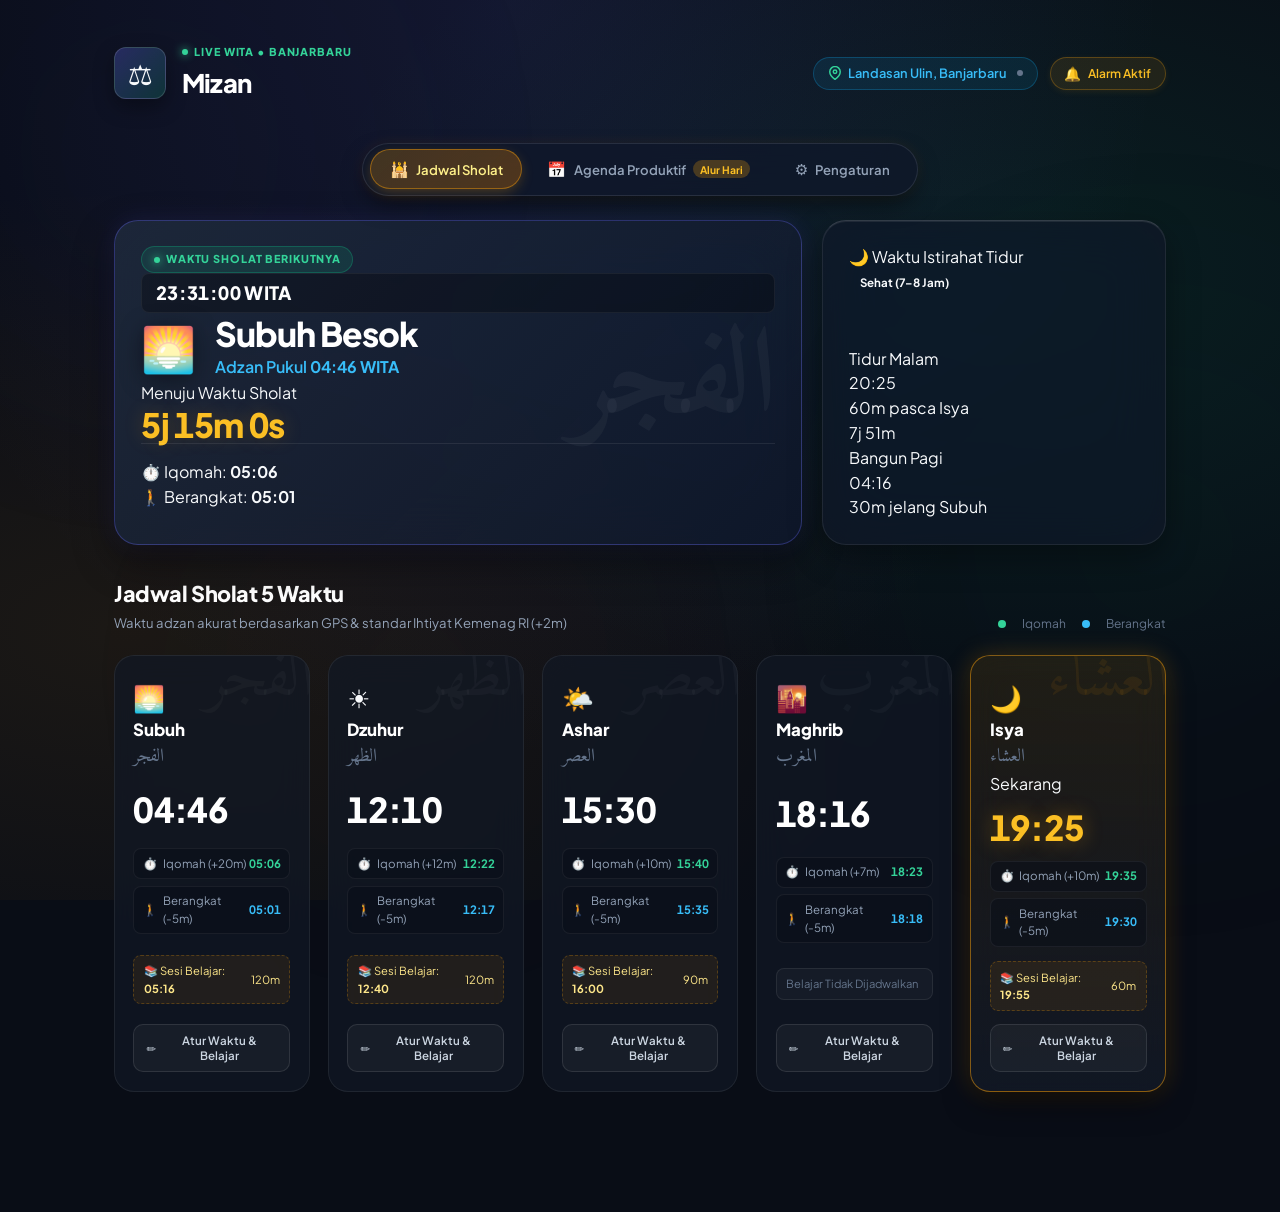
==== commit 221e57b1: "fix: restore missing script tag for app.js" ====
--- a/index.html
+++ b/index.html
@@ -593,5 +593,6 @@
     </div>
   </div>
 
+  <script src="app.js"></script>
 </body>
 </html>
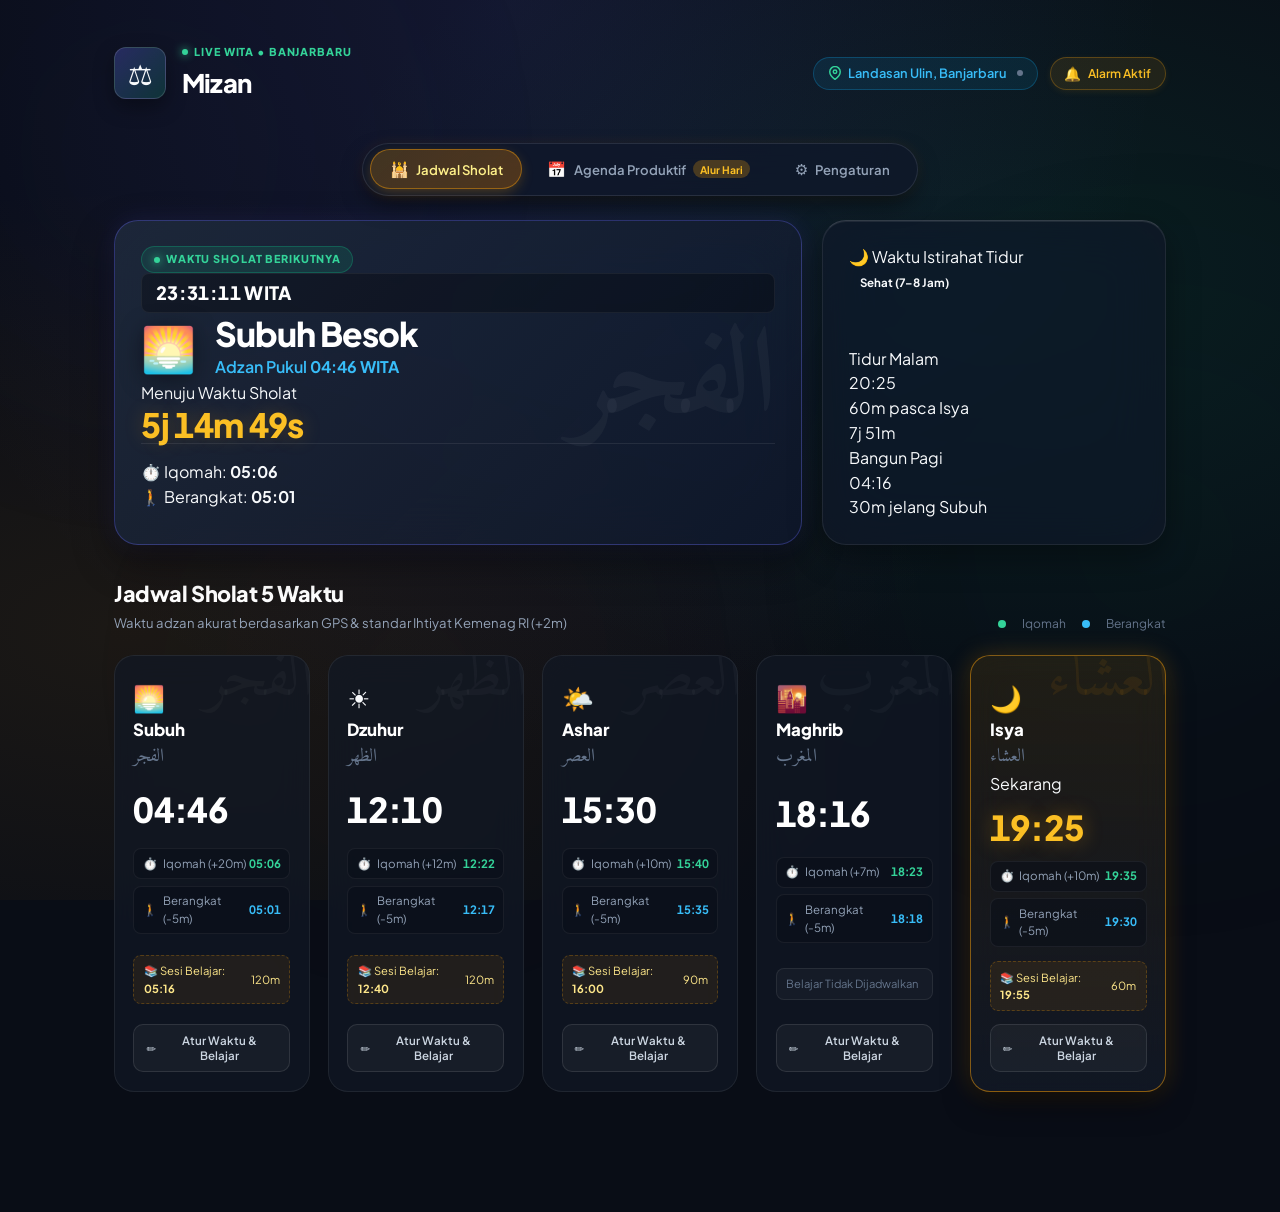
==== commit 26cac209: "feat(ui): ensure robust tab navigation and clean prayer edit modal handlers" ====
--- a/index.html
+++ b/index.html
@@ -83,16 +83,16 @@
     <!-- ===== MODERN SEGMENTED TABS NAV ===== -->
     <div class="tabs-nav-container">
       <nav class="mizan-tabs-nav" role="tablist" aria-label="Navigasi Utama Mizan">
-        <button type="button" class="tab-nav-btn is-active" data-view="prayers" role="tab" aria-selected="true" id="tabBtnPrayers">
+        <button type="button" class="tab-nav-btn is-active" data-view="prayers" role="tab" aria-selected="true" id="tabBtnPrayers" onclick="switchView('prayers')">
           <span class="tab-nav-icon">🕌</span>
           <span class="tab-nav-label">Jadwal Sholat</span>
         </button>
-        <button type="button" class="tab-nav-btn" data-view="productivity" role="tab" aria-selected="false" id="tabBtnProductivity">
+        <button type="button" class="tab-nav-btn" data-view="productivity" role="tab" aria-selected="false" id="tabBtnProductivity" onclick="switchView('productivity')">
           <span class="tab-nav-icon">📅</span>
           <span class="tab-nav-label">Agenda Produktif</span>
           <span class="tab-nav-badge" id="tabProductivityBadge">Alur Hari</span>
         </button>
-        <button type="button" class="tab-nav-btn" data-view="settings" role="tab" aria-selected="false" id="tabBtnSettings">
+        <button type="button" class="tab-nav-btn" data-view="settings" role="tab" aria-selected="false" id="tabBtnSettings" onclick="switchView('settings')">
           <span class="tab-nav-icon">⚙️</span>
           <span class="tab-nav-label">Pengaturan</span>
         </button>
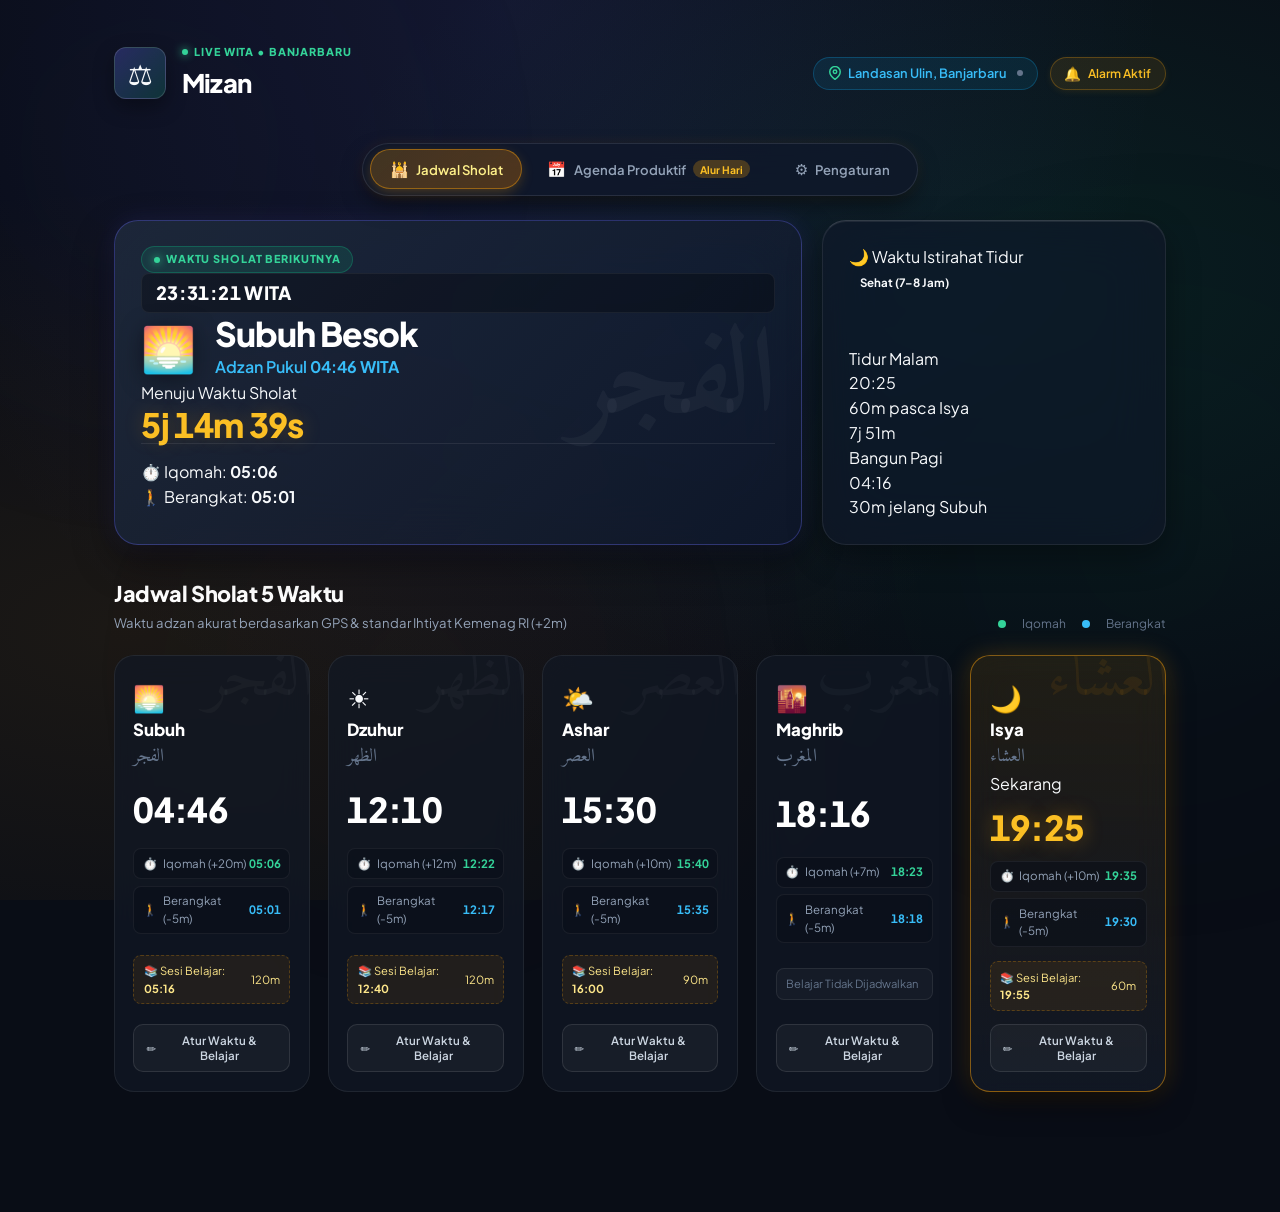
==== commit 75355752: "perf: optimize mobile PageSpeed performance with non-blocking fonts, defer script, and edge caching" ====
--- a/index.html
+++ b/index.html
@@ -3,6 +3,10 @@
 <head>
   <meta charset="UTF-8">
   <meta name="viewport" content="width=device-width, initial-scale=1.0">
+  <meta name="theme-color" content="#090d16">
+  <meta name="mobile-web-app-capable" content="yes">
+  <meta name="apple-mobile-web-app-capable" content="yes">
+  <meta name="apple-mobile-web-app-status-bar-style" content="black-translucent">
   <meta name="google-site-verification" content="w9xqyovSVPLx1A_wIBC_sehNQLTY-S4Oq3s-Hu7e3mQ">
   <title>Mizan — Keseimbangan Waktu Sholat, Belajar & Istirahat</title>
   <meta name="description" content="Mizan: Asisten manajemen waktu harian muslim untuk menjaga keseimbangan antara ibadah sholat 5 waktu akurat (GPS & Standar Kemenag RI), estimasi iqomah masjid, jadwal belajar produktif, serta istirahat tidur berkualitas.">
@@ -41,9 +45,19 @@
   }
   </script>
 
+    <!-- Preconnect to Font Origins -->
   <link rel="preconnect" href="https://fonts.googleapis.com">
   <link rel="preconnect" href="https://fonts.gstatic.com" crossorigin>
-  <link href="https://fonts.googleapis.com/css2?family=Plus+Jakarta+Sans:wght@300;400;500;600;700;800&family=Amiri:ital,wght@0,400;0,700;1,400&display=swap" rel="stylesheet">
+
+  <!-- Non-render-blocking Web Fonts with streamlined weights and display=swap -->
+  <link rel="preload" as="style" href="https://fonts.googleapis.com/css2?family=Plus+Jakarta+Sans:wght@400;500;600;700&family=Amiri:wght@400;700&display=swap">
+  <link rel="stylesheet" href="https://fonts.googleapis.com/css2?family=Plus+Jakarta+Sans:wght@400;500;600;700&family=Amiri:wght@400;700&display=swap" media="print" onload="this.media='all'">
+  <noscript>
+    <link rel="stylesheet" href="https://fonts.googleapis.com/css2?family=Plus+Jakarta+Sans:wght@400;500;600;700&family=Amiri:wght@400;700&display=swap">
+  </noscript>
+
+  <!-- Preload & Link Local Stylesheet -->
+  <link rel="preload" href="style.css" as="style">
   <link rel="stylesheet" href="style.css">
 </head>
 <body class="theme-dribbble">
@@ -593,6 +607,6 @@
     </div>
   </div>
 
-  <script src="app.js"></script>
+  <script src="app.js" defer></script>
 </body>
 </html>
